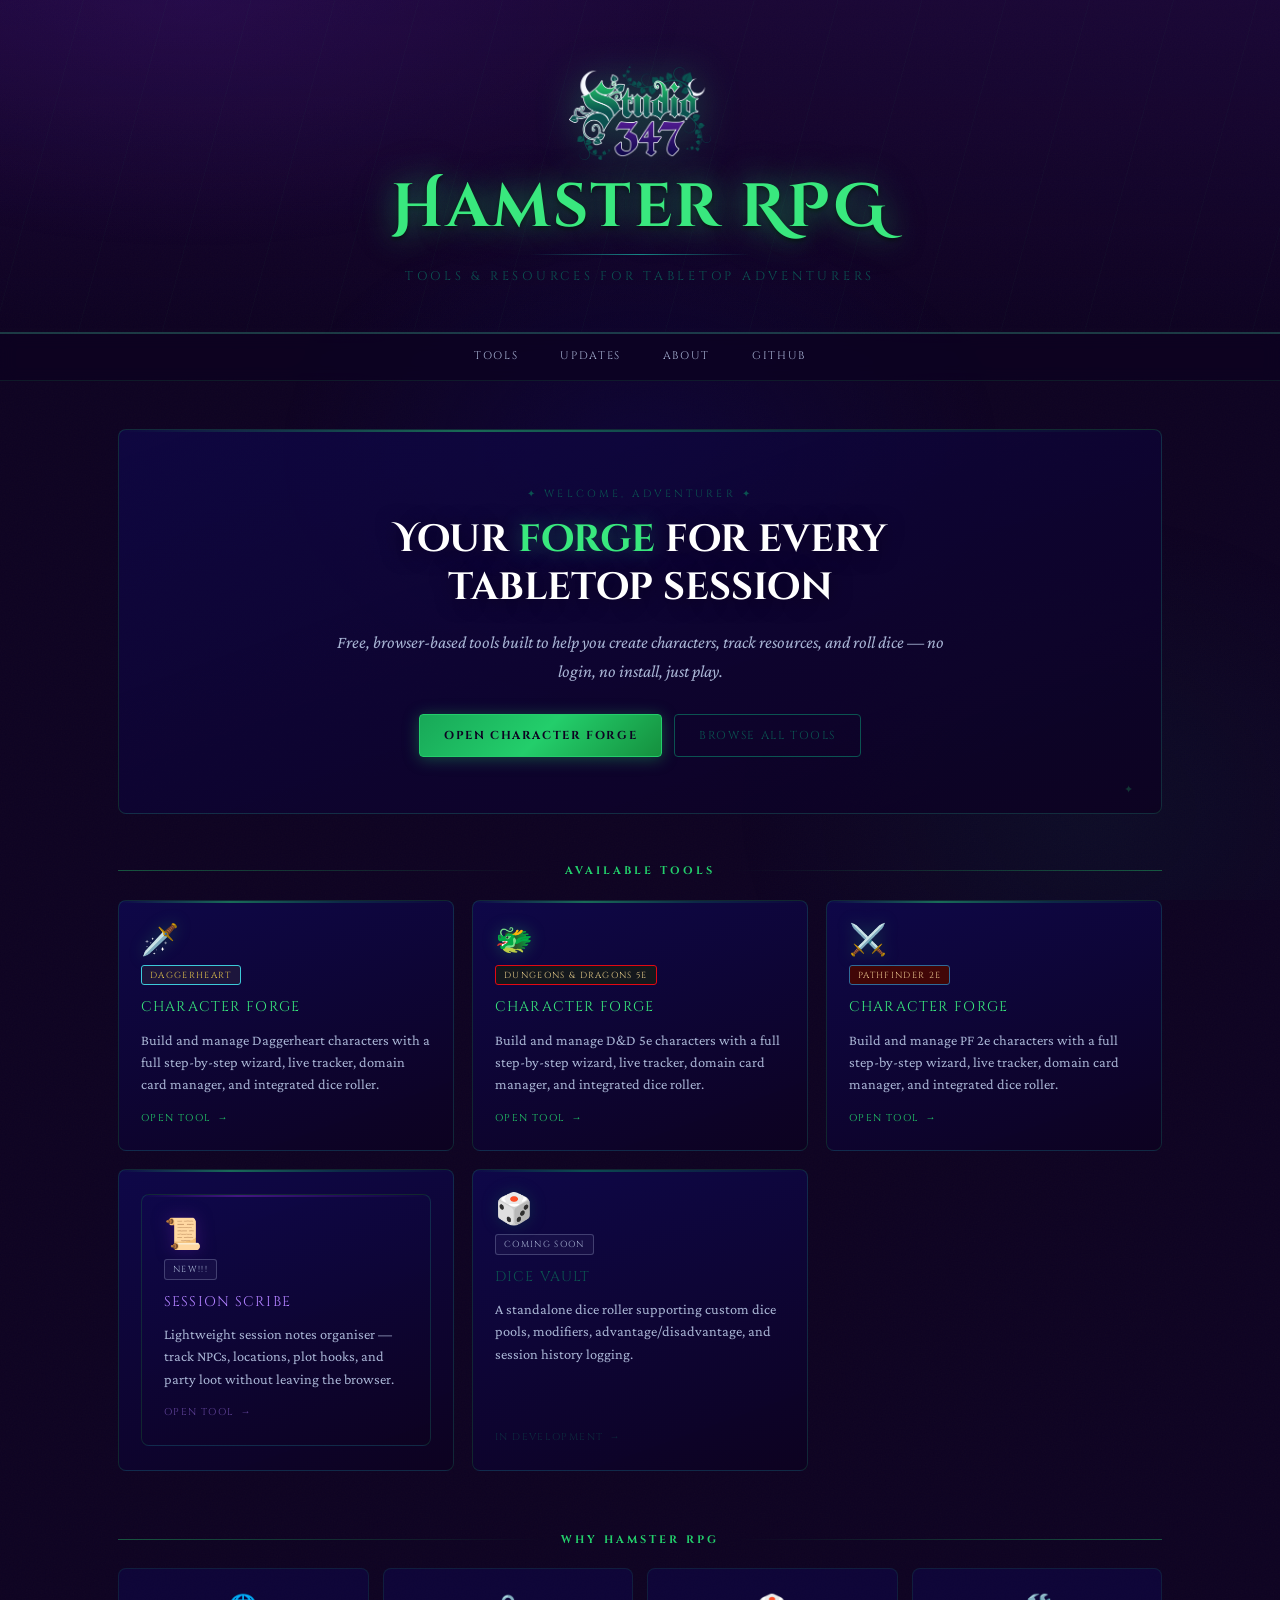
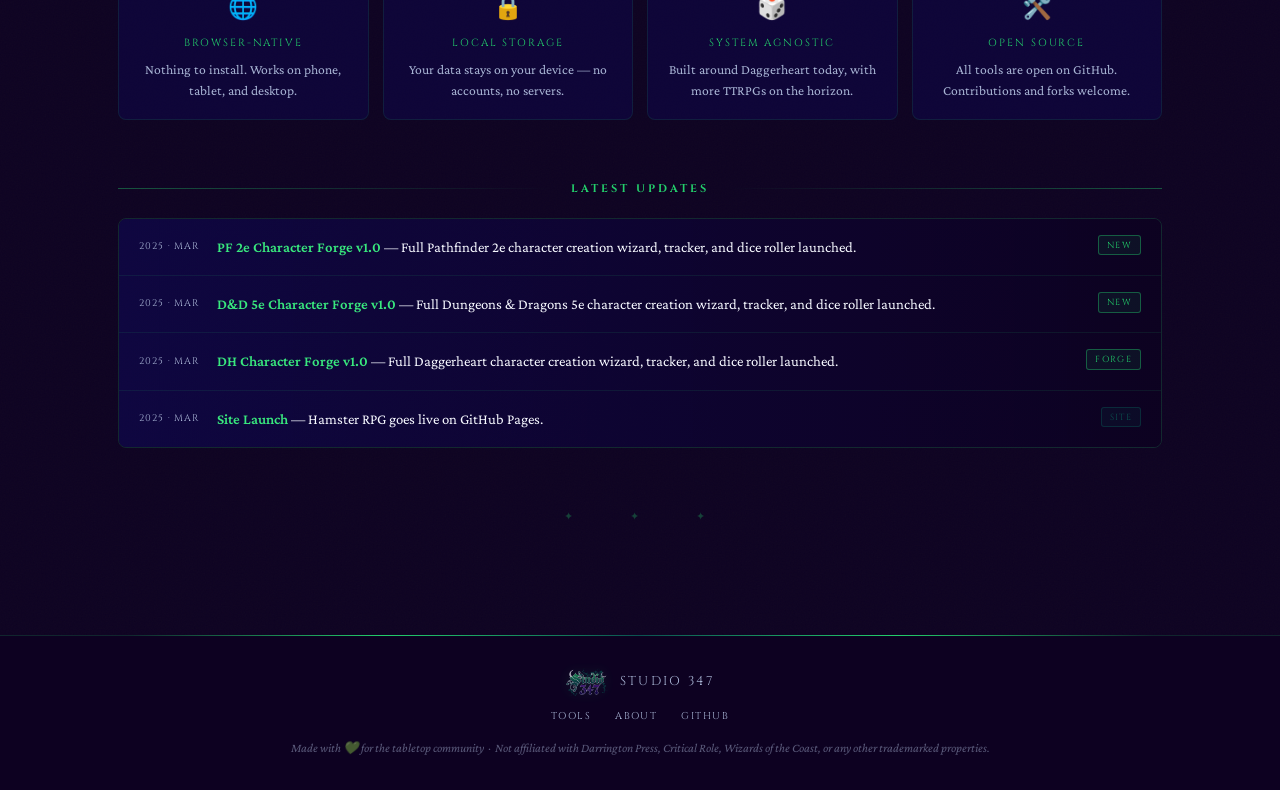
==== index.html @ 9e30e6cd "Minor index updates" ====
<!DOCTYPE html>
<html lang="en">
<head>
<meta charset="UTF-8">
<meta name="viewport" content="width=device-width, initial-scale=1.0">
<meta name="theme-color" content="#0d0221">
<meta name="description" content="Hamster RPG — Tools, character builders, and resources for your tabletop adventures.">
<meta name="apple-mobile-web-app-capable" content="yes">
<meta name="apple-mobile-web-app-status-bar-style" content="black-translucent">
<title>Hamster RPG — Tabletop Tools & Resources</title>
<link rel="preconnect" href="https://fonts.googleapis.com">
<link href="https://fonts.googleapis.com/css2?family=Cinzel+Decorative:wght@400;700;900&family=Crimson+Pro:ital,wght@0,300;0,400;0,600;1,300;1,400&family=Cinzel:wght@400;600;700&display=swap" rel="stylesheet">
<!-- Favicon / icon from ref folder -->
<link rel="icon" type="image/png" href="ref/favicon.png">
<style>
  :root {
    /* ── Studio347 Palette (Studio347.scss) ── */
    --s347-midnight-violet: #0d0221;
    --s347-deep-twilight:   #0f084b;
    --s347-dark-slate-grey: #0b5351;
    --s347-emerald:         #23ce6b;
    --s347-indigo-velvet:   #511a91;
    --s347-ghost-white:     #f6f8ff;

    /* ── Semantic Tokens ── */
    --bg-deep:      var(--s347-midnight-violet);
    --bg-card:      #140a3a;
    --bg-card2:     #1a0f52;
    --bg-card3:     #0d0730;
    --accent-gold:  var(--s347-emerald);
    --accent-gold2: #39e87e;
    --accent-hope:  var(--s347-emerald);
    --accent-fear:  #e04444;
    --accent-teal:  var(--s347-dark-slate-grey);
    --accent-purple:var(--s347-indigo-velvet);
    --text-primary: var(--s347-ghost-white);
    --text-muted:   #a8b4d4;
    --text-gold:    var(--s347-emerald);
    --border:       rgba(35,206,107,0.2);
    --border-bright:rgba(35,206,107,0.55);
    --shadow:       0 8px 40px rgba(0,0,0,0.6);
    --glow-gold:    0 0 20px rgba(35,206,107,0.3);
    --glow-hope:    0 0 20px rgba(11,83,81,0.4);
    --transition:   all 0.25s cubic-bezier(0.4,0,0.2,1);
    --radius:       8px;
    /* Daggerheart */
    --dh-purple: #1d153cff;
    --dh-blue: #395da7ff;
    --dh-cyan: #3dcad9ff;
    --dh-gold: #e6c74cff;
    /* Dungeons and Dragons */
    --dd-black: #14181dff;
    --dd-gold: #eacf8bff;
    --dd-red: #e30812ff;
    /* Pathfinder */
    --pf-red: #410607ff;
    --pf-blue: #2f6a98ff;
    --pf-gold: #eac48dff;
    /* Index Card RPG */
    --ic-black: #232b2eff;
    --ic-gray: #c6c4c4ff;
    --ic-red: #d01c29ff;
    --ic-gold: #d89b30ff;
    /* Savage Worlds Adventure Edition */
    --sw-blue: #162333ff;
    --sw-brown: #816a36ff;
    --sw-gold: #f0dd9aff;
    --sw-red: #e20a00ff;
    /* Candella Obscura */
    --co-teal: #1b503cff;
    --co-ebony: #646040ff;
    --co-gold: #c9b764ff;
  }

  *, *::before, *::after { box-sizing: border-box; margin: 0; padding: 0; }

  html { scroll-behavior: smooth; }

  body {
    background: var(--bg-deep);
    background-image: url("data:image/svg+xml,%3Csvg xmlns='http://www.w3.org/2000/svg' width='400' height='400'%3E%3Cfilter id='n'%3E%3CfeTurbulence type='fractalNoise' baseFrequency='0.75' numOctaves='4' stitchTiles='stitch'/%3E%3C/filter%3E%3Crect width='400' height='400' filter='url(%23n)' opacity='0.022'/%3E%3C/svg%3E");
    color: var(--text-primary);
    font-family: 'Crimson Pro', Georgia, serif;
    font-size: 17px;
    line-height: 1.65;
    min-height: 100vh;
    overflow-x: hidden;
  }

  /* Ambient background glow layers */
  body::before {
    content: '';
    position: fixed;
    inset: 0;
    background:
      radial-gradient(ellipse 70% 50% at 15%  0%,  rgba(81,26,145,0.22) 0%, transparent 55%),
      radial-gradient(ellipse 50% 60% at 85% 90%,  rgba(11,83,81,0.12) 0%, transparent 55%),
      radial-gradient(ellipse 40% 40% at 50% 50%,  rgba(15,8,75,0.45)   0%, transparent 70%);
    pointer-events: none;
    z-index: 0;
  }

  /* ─────────────────── LAYOUT SHELL ─────────────────── */
  #page { position: relative; z-index: 1; }

  /* ─────────────────── HEADER ─────────────────── */
  .app-header {
    text-align: center;
    padding: clamp(32px, 6vw, 64px) 20px clamp(24px, 4vw, 44px);
    border-bottom: 2px solid rgba(35,206,107,0.25);
    background: linear-gradient(180deg, rgba(81,26,145,0.18) 0%, transparent 100%);
    position: relative;
    overflow: hidden;
  }

  /* Decorative shimmer lines in the header */
  .app-header::before {
    content: '';
    position: absolute;
    inset: 0;
    background:
      repeating-linear-gradient(
        105deg,
        transparent 0px,
        transparent 80px,
        rgba(35,206,107,0.025) 80px,
        rgba(35,206,107,0.025) 81px
      );
    pointer-events: none;
  }

  .app-header::after {
    content: '';
    position: absolute;
    bottom: -2px; left: 8%; right: 8%;
    height: 2px;
    background: linear-gradient(to right, transparent, var(--accent-gold), var(--accent-teal), var(--accent-gold), transparent);
  }

  .logo-wrap {
    display: inline-flex;
    align-items: center;
    justify-content: center;
    margin-bottom: 14px;
  }

  /* Site logo — pulls from ref/ folder */
  .logo-wrap img {
    height: clamp(56px, 10vw, 96px);
    width: auto;
    filter: drop-shadow(0 0 20px rgba(35,206,107,0.4));
    animation: float 6s ease-in-out infinite;
  }

  @keyframes float {
    0%, 100% { transform: translateY(0px);  }
    50%       { transform: translateY(-6px); }
  }

  .header-title {
    font-family: 'Cinzel Decorative', serif;
    font-size: clamp(1.9rem, 6vw, 3.8rem);
    font-weight: 700;
    color: var(--accent-gold2);
    text-shadow:
      0 0 30px rgba(35,206,107,0.5),
      0 0 60px rgba(35,206,107,0.2),
      0 2px 4px rgba(0,0,0,0.8);
    letter-spacing: 0.04em;
    line-height: 1.15;
    margin-bottom: 6px;
    animation: fade-down 0.7s ease both;
  }

  .header-divider {
    width: 220px;
    height: 1px;
    background: linear-gradient(to right, transparent, rgba(24,168,158,0.8), transparent);
    margin: 10px auto 12px;
  }

  .header-subtitle {
    font-family: 'Cinzel', serif;
    font-size: clamp(0.6rem, 1.8vw, 0.78rem);
    letter-spacing: 0.3em;
    text-transform: uppercase;
    color: var(--accent-teal);
    animation: fade-up 0.9s 0.2s ease both;
  }

  /* ─────────────────── NAV ─────────────────── */
  .nav-tabs {
    display: flex;
    justify-content: center;
    gap: 2px;
    padding: 0 12px;
    border-bottom: 1px solid rgba(35,206,107,0.12);
    background: rgba(13,2,33,0.75);
    flex-wrap: wrap;
    position: sticky;
    top: 0;
    z-index: 100;
    backdrop-filter: blur(8px);
    -webkit-backdrop-filter: blur(8px);
  }

  .nav-tab {
    font-family: 'Cinzel', serif;
    font-size: 0.68rem;
    letter-spacing: 0.15em;
    text-transform: uppercase;
    color: var(--text-muted);
    text-decoration: none;
    padding: 13px 20px;
    border: none;
    border-bottom: 3px solid transparent;
    transition: var(--transition);
    white-space: nowrap;
    position: relative;
    background: transparent;
    cursor: pointer;
  }

  .nav-tab:hover {
    color: #fff;
    border-bottom-color: rgba(35,206,107,0.4);
  }

  /* ─────────────────── MAIN CONTENT ─────────────────── */
  .main {
    max-width: 1100px;
    margin: 0 auto;
    padding: clamp(24px, 4vw, 48px) clamp(14px, 3vw, 28px) 80px;
  }

  /* ─────────────────── SECTION HEADING ─────────────────── */
  .section-heading {
    font-family: 'Cinzel', serif;
    font-size: 0.68rem;
    letter-spacing: 0.28em;
    text-transform: uppercase;
    color: var(--accent-gold);
    margin-bottom: 20px;
    display: flex;
    align-items: center;
    gap: 14px;
  }

  .section-heading::before,
  .section-heading::after {
    content: '';
    flex: 1;
    height: 1px;
    background: linear-gradient(to right, transparent, rgba(35,206,107,0.4));
  }

  .section-heading::before {
    background: linear-gradient(to left, transparent, rgba(35,206,107,0.4));
  }

  /* ─────────────────── HERO BANNER ─────────────────── */
  .hero {
    text-align: center;
    padding: clamp(28px, 5vw, 56px) 20px;
    margin-bottom: clamp(28px, 4vw, 48px);
    background: linear-gradient(160deg, rgba(15,8,75,0.75) 0%, rgba(13,2,33,0.9) 100%);
    border: 1px solid var(--border);
    border-radius: var(--radius);
    position: relative;
    overflow: hidden;
  }

  .hero::before {
    content: '';
    position: absolute;
    top: 0; left: 0; right: 0;
    height: 2px;
    background: linear-gradient(to right, transparent, rgba(35,206,107,0.5), rgba(11,83,81,0.45), transparent);
  }

  /* Decorative star/diamond ornaments */
  .hero::after {
    content: '✦';
    position: absolute;
    bottom: 14px; right: 20px;
    font-size: 0.7rem;
    color: rgba(35,206,107,0.25);
    letter-spacing: 8px;
  }

  .hero-eyebrow {
    font-family: 'Cinzel', serif;
    font-size: 0.65rem;
    letter-spacing: 0.3em;
    text-transform: uppercase;
    color: var(--accent-teal);
    margin-bottom: 12px;
  }

  .hero-headline {
    font-family: 'Cinzel Decorative', serif;
    font-size: clamp(1.3rem, 4vw, 2.4rem);
    color: #fff;
    line-height: 1.25;
    margin-bottom: 16px;
    text-shadow: 0 2px 20px rgba(0,0,0,0.5);
  }

  .hero-headline span {
    color: var(--accent-gold2);
    text-shadow: 0 0 20px rgba(35,206,107,0.4);
  }

  .hero-body {
    font-size: clamp(0.95rem, 2vw, 1.1rem);
    color: var(--text-muted);
    max-width: 620px;
    margin: 0 auto 28px;
    font-style: italic;
  }

  .hero-cta-row {
    display: flex;
    justify-content: center;
    gap: 12px;
    flex-wrap: wrap;
  }

  /* ─────────────────── TOOL CARDS GRID ─────────────────── */
  .tools-grid {
    display: grid;
    grid-template-columns: repeat(auto-fill, minmax(min(100%, 280px), 1fr));
    gap: 18px;
    margin-bottom: clamp(36px, 5vw, 60px);
  }

  .tool-card {
    background: linear-gradient(160deg, rgba(15,8,75,0.95) 0%, rgba(13,2,33,0.98) 100%);
    border: 1px solid rgba(35,206,107,0.18);
    border-radius: var(--radius);
    padding: 24px 22px;
    position: relative;
    overflow: hidden;
    text-decoration: none;
    color: inherit;
    display: flex;
    flex-direction: column;
    gap: 10px;
    transition: var(--transition);
    cursor: pointer;
  }

  .tool-card::before {
    content: '';
    position: absolute;
    top: 0; left: 0; right: 0;
    height: 2px;
    background: linear-gradient(to right, transparent, rgba(35,206,107,0.5), rgba(11,83,81,0.45), transparent);
    pointer-events: none;
  }

  .tool-card::after {
    content: '';
    position: absolute;
    inset: 0;
    background: linear-gradient(135deg, rgba(35,206,107,0.0) 0%, rgba(35,206,107,0.05) 100%);
    opacity: 0;
    transition: opacity 0.3s;
    pointer-events: none;
  }

  .tool-card:hover {
    border-color: rgba(35,206,107,0.45);
    box-shadow: 0 0 28px rgba(35,206,107,0.18), var(--shadow);
    transform: translateY(-3px);
  }

  .tool-card:hover::after { opacity: 1; }

  /* accent top-bar colour variants */
  .tool-card.teal::before {
    background: linear-gradient(to right, transparent, rgba(11,83,81,0.9), rgba(11,83,81,0.4), transparent);
  }
  .tool-card.teal:hover { border-color: rgba(11,83,81,0.45); box-shadow: 0 0 28px rgba(11,83,81,0.3), var(--shadow); }

  .tool-card.purple::before {
    background: linear-gradient(to right, transparent, rgba(81,26,145,0.8), rgba(81,26,145,0.35), transparent);
  }
  .tool-card.purple:hover { border-color: rgba(81,26,145,0.5); box-shadow: 0 0 28px rgba(81,26,145,0.25), var(--shadow); }

  .tool-card.red::before {
    background: linear-gradient(to right, transparent, rgba(224,68,68,0.7), rgba(224,68,68,0.3), transparent);
  }
  .tool-card.red:hover { border-color: rgba(224,68,68,0.4); box-shadow: 0 0 28px rgba(224,68,68,0.2), var(--shadow); }

  .tool-icon {
    font-size: 1.9rem;
    line-height: 1;
    filter: drop-shadow(0 0 8px rgba(35,206,107,0.3));
  }

  .tool-card.teal  .tool-icon { filter: drop-shadow(0 0 8px rgba(11,83,81,0.4)); }
  .tool-card.purple .tool-icon { filter: drop-shadow(0 0 8px rgba(81,26,145,0.5)); }
  .tool-card.red    .tool-icon { filter: drop-shadow(0 0 8px rgba(224,68,68,0.4)); }

  .tool-badge {
    display: inline-block;
    font-family: 'Cinzel', serif;
    font-size: 0.55rem;
    letter-spacing: 0.15em;
    text-transform: uppercase;
    padding: 2px 8px;
    border-radius: 3px;
    border: 1px solid;
    align-self: flex-start;
  }

  .badge-gold   { color: var(--accent-gold);  border-color: rgba(35,206,107,0.4);  background: rgba(35,206,107,0.08);  }
  .badge-teal   { color: var(--accent-teal);  border-color: rgba(11,83,81,0.45);  background: rgba(11,83,81,0.12);  }
  .badge-purple { color: #9d90f0;             border-color: rgba(81,26,145,0.5);  background: rgba(81,26,145,0.1);  }
  .badge-red    { color: var(--accent-fear);  border-color: rgba(224,68,68,0.4);   background: rgba(224,68,68,0.08);   }
  .badge-muted  { color: var(--text-muted);   border-color: rgba(168,180,212,0.3); background: rgba(168,180,212,0.05); }
  .badge-sw   { color: var(--sw-brown);  border-color: var(--sw-red);  background: var(--sw-blue);  }
  .badge-co   { color: var(--co-gold);  border-color: var(--co-ebony);  background: var(--co-teal);  }
  .badge-dh { color: var(--dh-gold);  border-color: var(--dh-cyan);  background: var(--dh-purple);  }
  .badge-dd    { color: var(--dd-gold);  border-color: var(--dd-red);  background: var(--dd-black);  }
  .badge-ic  { color: var(--ic-red);  border-color: var(--ic-gold);  background: var(--ic-black);  }
  .badge-pf  { color: var(--pf-gold);  border-color: var(--pf-blue);  background: var(--pf-red);  }

  .tool-name {
    font-family: 'Cinzel', serif;
    font-size: 0.88rem;
    letter-spacing: 0.08em;
    color: var(--accent-gold2);
    text-transform: uppercase;
  }

  .tool-card.teal   .tool-name { color: var(--accent-teal);  }
  .tool-card.purple .tool-name { color: #b080ff;              }
  .tool-card.red    .tool-name { color: #ef8080;              }

  .tool-desc {
    font-size: 0.9rem;
    color: var(--text-muted);
    flex: 1;
    line-height: 1.55;
  }

  .tool-link-row {
    display: flex;
    align-items: center;
    gap: 6px;
    font-family: 'Cinzel', serif;
    font-size: 0.62rem;
    letter-spacing: 0.14em;
    text-transform: uppercase;
    color: var(--accent-gold);
    margin-top: 4px;
  }

  .tool-card.teal   .tool-link-row { color: var(--accent-teal); }
  .tool-card.purple .tool-link-row { color: #b080ff; }
  .tool-card.red    .tool-link-row { color: #ef8080; }

  .tool-link-row::after {
    content: '→';
    transition: transform 0.2s;
  }

  .tool-card:hover .tool-link-row::after { transform: translateX(4px); }

  /* ─────────────────── ABOUT / FEATURE STRIP ─────────────────── */
  .features-strip {
    display: grid;
    grid-template-columns: repeat(auto-fill, minmax(min(100%, 200px), 1fr));
    gap: 14px;
    margin-bottom: clamp(36px, 5vw, 60px);
  }

  .feature-item {
    background: rgba(15,8,75,0.55);
    border: 1px solid rgba(35,206,107,0.12);
    border-radius: 8px;
    padding: 18px 16px;
    text-align: center;
    display: flex;
    flex-direction: column;
    align-items: center;
    gap: 8px;
  }

  .feature-icon { font-size: 1.5rem; }

  .feature-label {
    font-family: 'Cinzel', serif;
    font-size: 0.65rem;
    letter-spacing: 0.18em;
    text-transform: uppercase;
    color: var(--accent-gold);
  }

  .feature-text {
    font-size: 0.85rem;
    color: var(--text-muted);
    line-height: 1.5;
  }

  /* ─────────────────── LATEST UPDATES ─────────────────── */
  .updates-list {
    display: flex;
    flex-direction: column;
    gap: 0;
    margin-bottom: clamp(36px, 5vw, 60px);
    border: 1px solid rgba(35,206,107,0.18);
    border-radius: var(--radius);
    overflow: hidden;
  }

  .update-item {
    display: grid;
    grid-template-columns: auto 1fr auto;
    align-items: center;
    gap: 16px;
    padding: 16px 20px;
    border-bottom: 1px solid rgba(35,206,107,0.1);
    background: linear-gradient(90deg, rgba(15,8,75,0.75) 0%, rgba(13,2,33,0.9) 100%);
    transition: background 0.2s;
  }

  .update-item:last-child { border-bottom: none; }
  .update-item:hover { background: linear-gradient(90deg, rgba(20,12,90,0.9) 0%, rgba(20,5,50,0.95) 100%); }

  .update-date {
    font-family: 'Cinzel', serif;
    font-size: 0.6rem;
    letter-spacing: 0.12em;
    text-transform: uppercase;
    color: var(--text-muted);
    white-space: nowrap;
  }

  .update-text {
    font-size: 0.92rem;
    color: var(--text-primary);
  }

  .update-text strong {
    color: var(--accent-gold2);
    font-weight: 600;
  }

  /* ─────────────────── BUTTONS ─────────────────── */
  .btn {
    font-family: 'Cinzel', serif;
    font-size: 0.72rem;
    letter-spacing: 0.14em;
    text-transform: uppercase;
    padding: 11px 24px;
    border: 1.5px solid var(--accent-gold);
    background: transparent;
    color: var(--accent-gold2);
    cursor: pointer;
    border-radius: 4px;
    transition: var(--transition);
    text-decoration: none;
    display: inline-block;
    position: relative;
    overflow: hidden;
  }

  .btn::before {
    content: '';
    position: absolute;
    inset: 0;
    background: linear-gradient(135deg, rgba(35,206,107,0.0) 0%, rgba(35,206,107,0.08) 100%);
    opacity: 0;
    transition: opacity 0.2s;
  }

  .btn:hover::before { opacity: 1; }
  .btn:hover {
    border-color: var(--accent-gold2);
    box-shadow: 0 0 16px rgba(35,206,107,0.3), inset 0 0 8px rgba(35,206,107,0.06);
    color: #fff;
  }

  .btn-primary {
    background: linear-gradient(135deg, #18a858 0%, #23ce6b 50%, #15903e 100%);
    color: #0d0221;
    border-color: #23ce6b;
    font-weight: 700;
    box-shadow: 0 2px 16px rgba(35,206,107,0.35);
  }

  .btn-primary:hover {
    background: linear-gradient(135deg, #23ce6b 0%, #39e87e 50%, #1eb55e 100%);
    box-shadow: 0 4px 24px rgba(35,206,107,0.5);
    color: #0d0221;
  }

  .btn-teal {
    border-color: var(--accent-teal);
    color: var(--accent-teal);
  }

  .btn-teal:hover {
    background: rgba(11,83,81,0.2);
    box-shadow: 0 0 16px rgba(11,83,81,0.4);
    color: #fff;
  }

  .btn-row { display: flex; gap: 8px; flex-wrap: wrap; margin-top: 10px; }

  /* ─────────────────── FOOTER ─────────────────── */
  .app-footer {
    border-top: 1px solid rgba(35,206,107,0.18);
    padding: 32px 20px;
    text-align: center;
    background: rgba(13,2,33,0.85);
    position: relative;
  }

  .app-footer::before {
    content: '';
    position: absolute;
    top: -1px; left: 10%; right: 10%;
    height: 1px;
    background: linear-gradient(to right, transparent, var(--accent-gold), var(--accent-teal), var(--accent-gold), transparent);
  }

  .footer-logo-row {
    display: flex;
    justify-content: center;
    align-items: center;
    gap: 12px;
    margin-bottom: 12px;
  }

  .footer-logo-row img {
    height: 28px;
    width: auto;
    opacity: 0.7;
    filter: drop-shadow(0 0 6px rgba(35,206,107,0.2));
  }

  .footer-title {
    font-family: 'Cinzel', serif;
    font-size: 0.8rem;
    letter-spacing: 0.18em;
    color: var(--text-muted);
    text-transform: uppercase;
  }

  .footer-links {
    display: flex;
    justify-content: center;
    gap: 24px;
    flex-wrap: wrap;
    margin-bottom: 14px;
  }

  .footer-links a {
    font-family: 'Cinzel', serif;
    font-size: 0.62rem;
    letter-spacing: 0.15em;
    text-transform: uppercase;
    color: var(--text-muted);
    text-decoration: none;
    transition: color 0.2s;
  }

  .footer-links a:hover { color: var(--accent-gold2); }

  .footer-copy {
    font-size: 0.78rem;
    color: rgba(168,180,212,0.5);
    font-style: italic;
  }

  /* ─────────────────── ORNAMENT ─────────────────── */
  .ornament {
    text-align: center;
    font-family: 'Cinzel', serif;
    color: rgba(35,206,107,0.3);
    font-size: 0.7rem;
    letter-spacing: 12px;
    margin: 8px 0 28px;
    user-select: none;
  }

  /* ─────────────────── ANIMATIONS ─────────────────── */
  @keyframes fade-down {
    from { opacity: 0; transform: translateY(-14px); }
    to   { opacity: 1; transform: translateY(0); }
  }

  @keyframes fade-up {
    from { opacity: 0; transform: translateY(12px); }
    to   { opacity: 1; transform: translateY(0); }
  }

  @keyframes fade-in {
    from { opacity: 0; }
    to   { opacity: 1; }
  }

  .tools-grid .tool-card {
    animation: fade-up 0.5s ease both;
  }

  .tools-grid .tool-card:nth-child(1) { animation-delay: 0.05s; }
  .tools-grid .tool-card:nth-child(2) { animation-delay: 0.12s; }
  .tools-grid .tool-card:nth-child(3) { animation-delay: 0.19s; }
  .tools-grid .tool-card:nth-child(4) { animation-delay: 0.26s; }
  .tools-grid .tool-card:nth-child(5) { animation-delay: 0.33s; }
  .tools-grid .tool-card:nth-child(6) { animation-delay: 0.40s; }

  /* ─────────────────── RESPONSIVE ─────────────────── */
  @media (max-width: 500px) {
    .update-item {
      grid-template-columns: 1fr;
      gap: 4px;
    }

    .update-date { order: -1; }
  }
</style>
</head>
<body>
<div id="page">

  <!-- ===== HEADER ===== -->
  <header class="app-header">
    <div class="logo-wrap">
      <!-- Replace with your actual logo path, e.g. ref/logo.png or img/logo.png -->
      <img src="ref/logo.png" alt="Hamster RPG Logo" onerror="this.style.display='none'">
    </div>
    <h1 class="header-title">Hamster RPG</h1>
    <div class="header-divider"></div>
    <p class="header-subtitle">Tools &amp; Resources for Tabletop Adventurers</p>
  </header>

  <!-- ===== STICKY NAV ===== -->
  <nav class="nav-tabs" aria-label="Site navigation">
    <a href="#tools" class="nav-tab">Tools</a>
    <a href="#updates" class="nav-tab">Updates</a>
    <a href="#about" class="nav-tab">About</a>
    <a href="https://github.com/Crazitalk/hamster-rpg.github.io" target="_blank" rel="noopener" class="nav-tab">GitHub</a>
  </nav>

  <!-- ===== MAIN ===== -->
  <main class="main">

    <!-- HERO -->
    <section class="hero" aria-labelledby="hero-heading">
      <p class="hero-eyebrow">✦ Welcome, Adventurer ✦</p>
      <h2 class="hero-headline" id="hero-heading">
        Your <span>forge</span> for every<br>tabletop session
      </h2>
      <p class="hero-body">
        Free, browser-based tools built to help you create characters, track resources,
        and roll dice — no login, no install, just play.
      </p>
      <div class="hero-cta-row">
        <a href="daggerheart-character-forge.html" class="btn btn-primary">Open Character Forge</a>
        <a href="#tools" class="btn btn-teal">Browse All Tools</a>
      </div>
    </section>

    <!-- TOOLS SECTION -->
    <section id="tools" aria-labelledby="tools-heading">
      <h2 class="section-heading" id="tools-heading">Available Tools</h2>

      <div class="tools-grid">

        <!-- Daggerheart Character Forge -->
        <a href="daggerheart-character-forge.html" class="tool-card">
          <div class="tool-icon">🗡️</div>
          <span class="tool-badge badge-dh">Daggerheart</span>
          <div class="tool-name">Character Forge</div>
          <div class="tool-desc">
            Build and manage Daggerheart characters with a full step-by-step wizard,
            live tracker, domain card manager, and integrated dice roller.
          </div>
          <div class="tool-link-row">Open Tool</div>
        </a>

        <!-- D&D 5e Character Forge -->
        <a href="dnd5e-character-forge.html" class="tool-card">
          <div class="tool-icon">🐲</div>
          <span class="tool-badge badge-dd">Dungeons & Dragons 5e</span>
          <div class="tool-name">Character Forge</div>
          <div class="tool-desc">
            Build and manage D&D 5e characters with a full step-by-step wizard,
            live tracker, domain card manager, and integrated dice roller.
          </div>
          <div class="tool-link-row">Open Tool</div>
        </a>

        <!-- PF 2e Character Forge -->
        <a href="pf2e-character-forge.html" class="tool-card">
          <div class="tool-icon">⚔️</div>
          <span class="tool-badge badge-pf">Pathfinder 2e</span>
          <div class="tool-name">Character Forge</div>
          <div class="tool-desc">
            Build and manage PF 2e characters with a full step-by-step wizard,
            live tracker, domain card manager, and integrated dice roller.
          </div>
          <div class="tool-link-row">Open Tool</div>
        </a>

        <!-- Placeholder: Session Notes -->
        <a href="session-scribe.html" class="tool-card">
        <div class="tool-card purple" style="opacity:0.7; cursor:default;">
          <div class="tool-icon">📜</div>
          <span class="tool-badge badge-muted">New!!!</span>
          <div class="tool-name">Session Scribe</div>
          <div class="tool-desc">
            Lightweight session notes organiser — track NPCs, locations, plot hooks,
            and party loot without leaving the browser.
          </div>
          <div class="tool-link-row" style="opacity:0.5;">Open Tool</div>
        </div>
        </a>

        <!-- Placeholder: Dice Vault -->
        <div class="tool-card teal" style="opacity:0.7; cursor:default;">
          <div class="tool-icon">🎲</div>
          <span class="tool-badge badge-muted">Coming Soon</span>
          <div class="tool-name">Dice Vault</div>
          <div class="tool-desc">
            A standalone dice roller supporting custom dice pools, modifiers,
            advantage/disadvantage, and session history logging.
          </div>
          <div class="tool-link-row" style="opacity:0.5;">In Development</div>
        </div>

      </div>
    </section>

    <!-- FEATURE STRIP -->
    <section id="about" aria-labelledby="about-heading">
      <h2 class="section-heading" id="about-heading">Why Hamster RPG</h2>
      <div class="features-strip">
        <div class="feature-item">
          <div class="feature-icon">🌐</div>
          <div class="feature-label">Browser-Native</div>
          <div class="feature-text">Nothing to install. Works on phone, tablet, and desktop.</div>
        </div>
        <div class="feature-item">
          <div class="feature-icon">🔒</div>
          <div class="feature-label">Local Storage</div>
          <div class="feature-text">Your data stays on your device — no accounts, no servers.</div>
        </div>
        <div class="feature-item">
          <div class="feature-icon">🎲</div>
          <div class="feature-label">System Agnostic</div>
          <div class="feature-text">Built around Daggerheart today, with more TTRPGs on the horizon.</div>
        </div>
        <div class="feature-item">
          <div class="feature-icon">🛠️</div>
          <div class="feature-label">Open Source</div>
          <div class="feature-text">All tools are open on GitHub. Contributions and forks welcome.</div>
        </div>
      </div>
    </section>

    <!-- UPDATES SECTION -->
    <section id="updates" aria-labelledby="updates-heading">
      <h2 class="section-heading" id="updates-heading">Latest Updates</h2>
      <div class="updates-list">
        <div class="update-item">
          <span class="update-date">2025 · Mar</span>
          <span class="update-text"><strong>PF 2e Character Forge v1.0</strong> — Full Pathfinder 2e character creation wizard, tracker, and dice roller launched.</span>
          <span class="tool-badge badge-gold">New</span>
        </div>
        <div class="update-item">
          <span class="update-date">2025 · Mar</span>
          <span class="update-text"><strong>D&amp;D 5e Character Forge v1.0</strong> — Full Dungeons &amp; Dragons 5e character creation wizard, tracker, and dice roller launched.</span>
          <span class="tool-badge badge-gold">New</span>
        </div>
        <div class="update-item">
          <span class="update-date">2025 · Mar</span>
          <span class="update-text"><strong>DH Character Forge v1.0</strong> — Full Daggerheart character creation wizard, tracker, and dice roller launched.</span>
          <span class="tool-badge badge-gold">Forge</span>
        </div>
        <div class="update-item">
          <span class="update-date">2025 · Mar</span>
          <span class="update-text"><strong>Site Launch</strong> — Hamster RPG goes live on GitHub Pages.</span>
          <span class="tool-badge badge-teal">Site</span>
        </div>
      </div>
    </section>

    <div class="ornament">✦ &nbsp; ✦ &nbsp; ✦</div>

  </main>

  <!-- ===== FOOTER ===== -->
  <footer class="app-footer">
    <div class="footer-logo-row">
      <img src="ref/logo.png" alt="" aria-hidden="true" onerror="this.style.display='none'">
      <span class="footer-title">Studio 347</span>
    </div>
    <nav class="footer-links" aria-label="Footer navigation">
      <a href="#tools">Tools</a>
      <a href="#about">About</a>
      <a href="https://github.com/Crazitalk/hamster-rpg.github.io" target="_blank" rel="noopener">GitHub</a>
    </nav>
    <p class="footer-copy">
      Made with 💚 for the tabletop community &nbsp;·&nbsp;
      Not affiliated with Darrington Press, Critical Role, Wizards of the Coast, or any other trademarked properties.
    </p>
  </footer>

</div><!-- /page -->
</body>
</html>
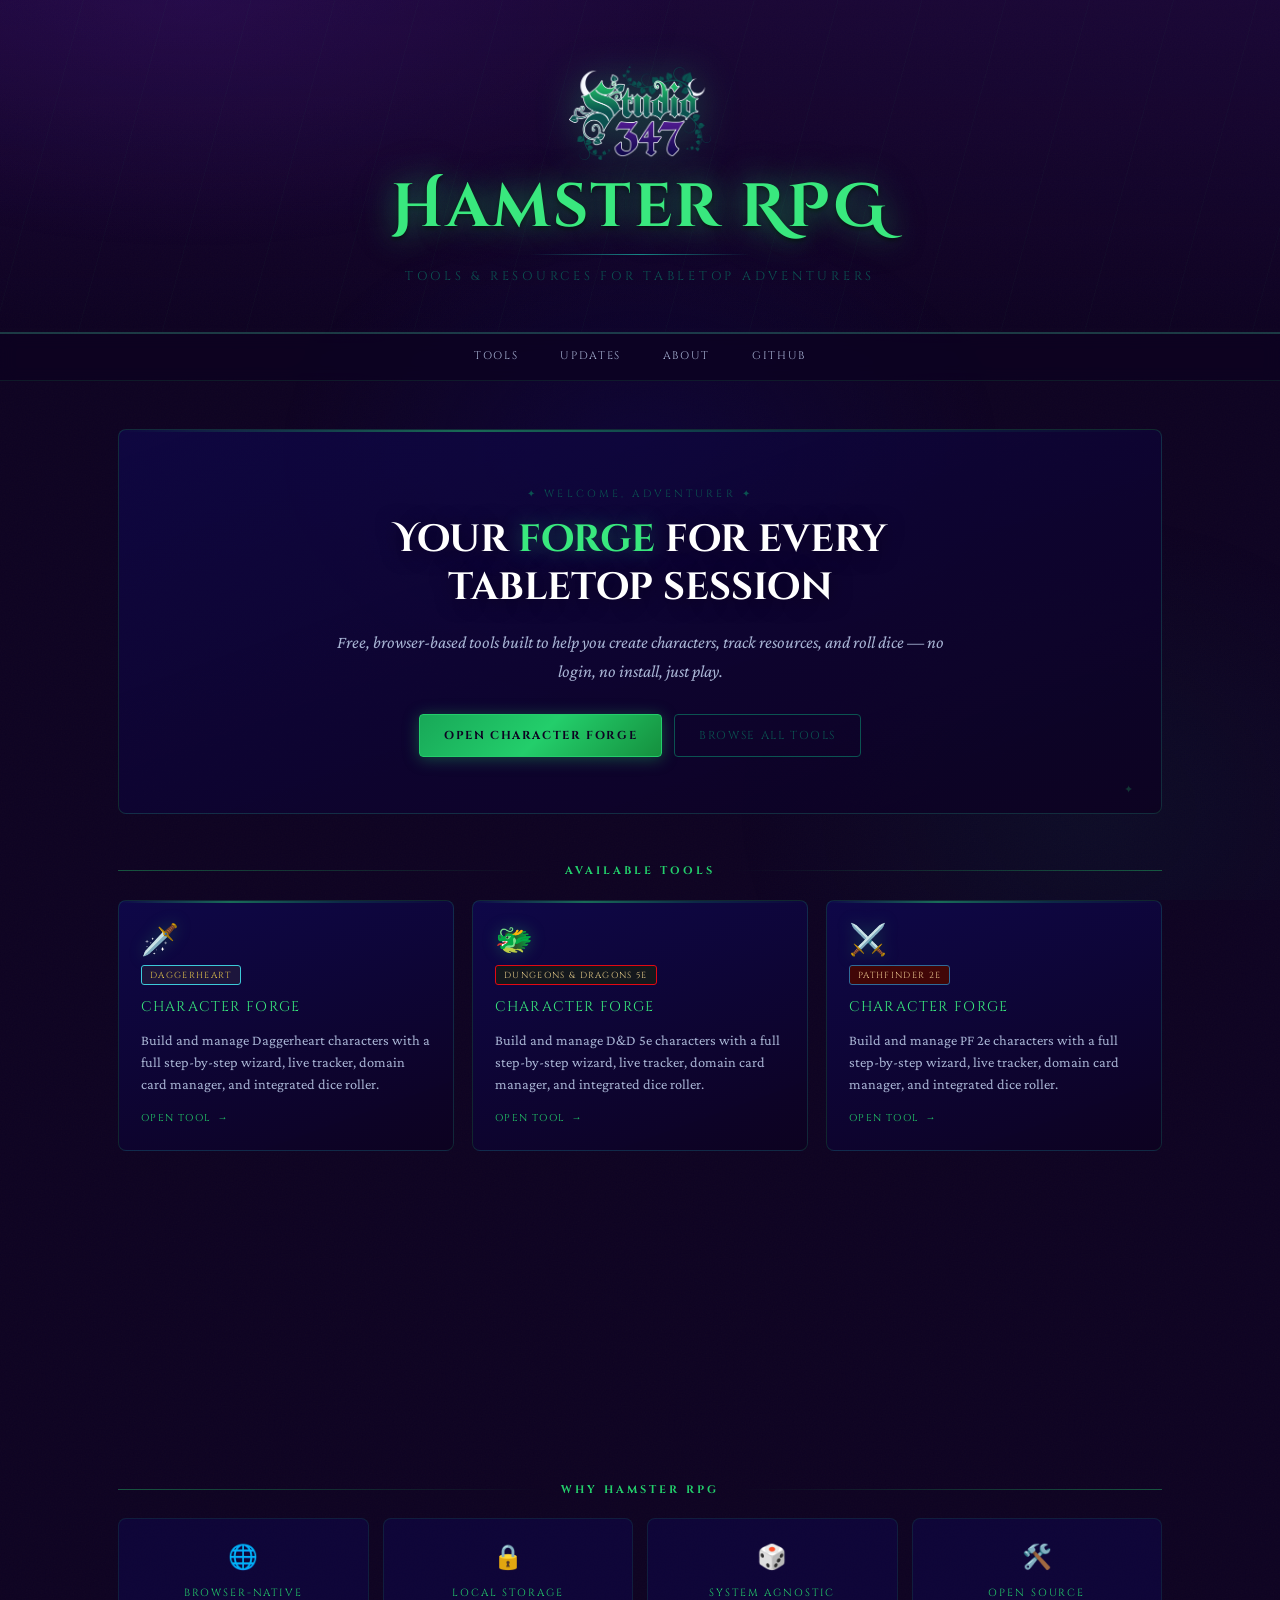
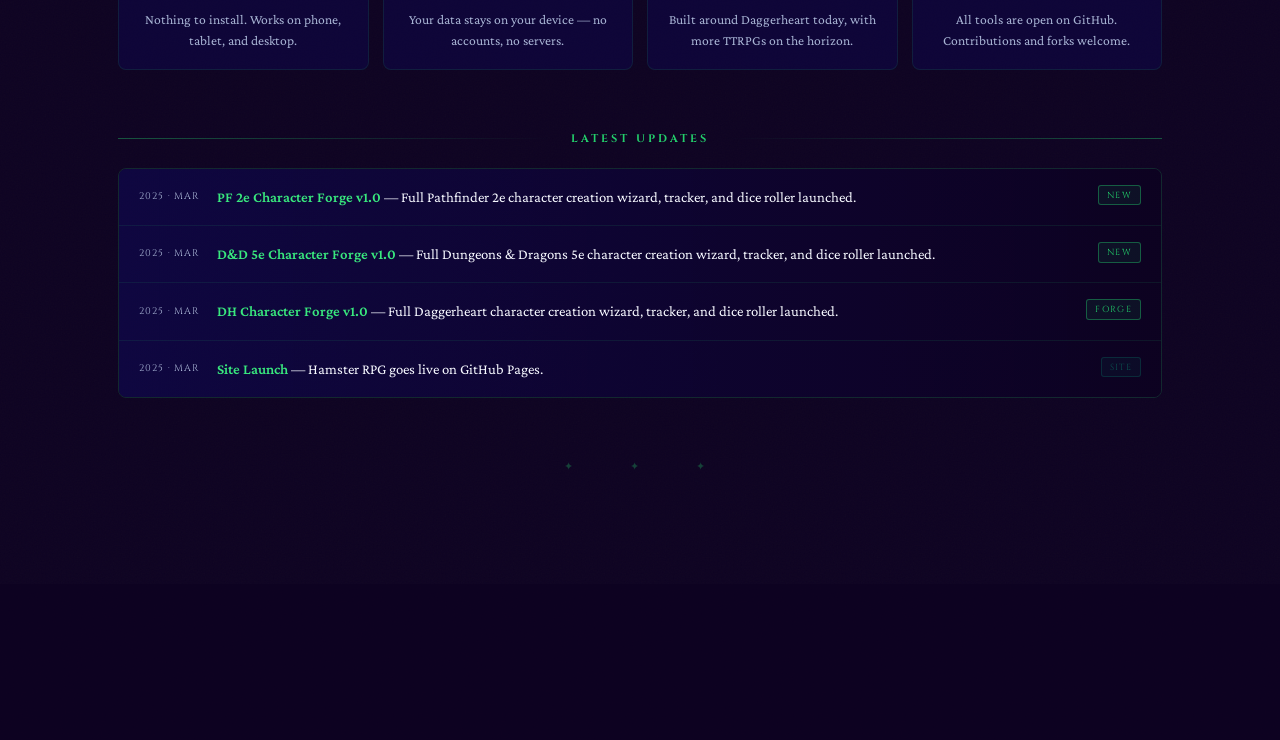
==== commit 778bc549: "Adjusted links" ====
--- a/index.html
+++ b/index.html
@@ -811,7 +811,6 @@
 
         <!-- Placeholder: Session Notes -->
         <a href="session-scribe.html" class="tool-card">
-        <div class="tool-card purple" style="opacity:0.7; cursor:default;">
           <div class="tool-icon">📜</div>
           <span class="tool-badge badge-muted">New!!!</span>
           <div class="tool-name">Session Scribe</div>
@@ -820,7 +819,6 @@
             and party loot without leaving the browser.
           </div>
           <div class="tool-link-row" style="opacity:0.5;">Open Tool</div>
-        </div>
         </a>
 
         <!-- Placeholder: Dice Vault -->
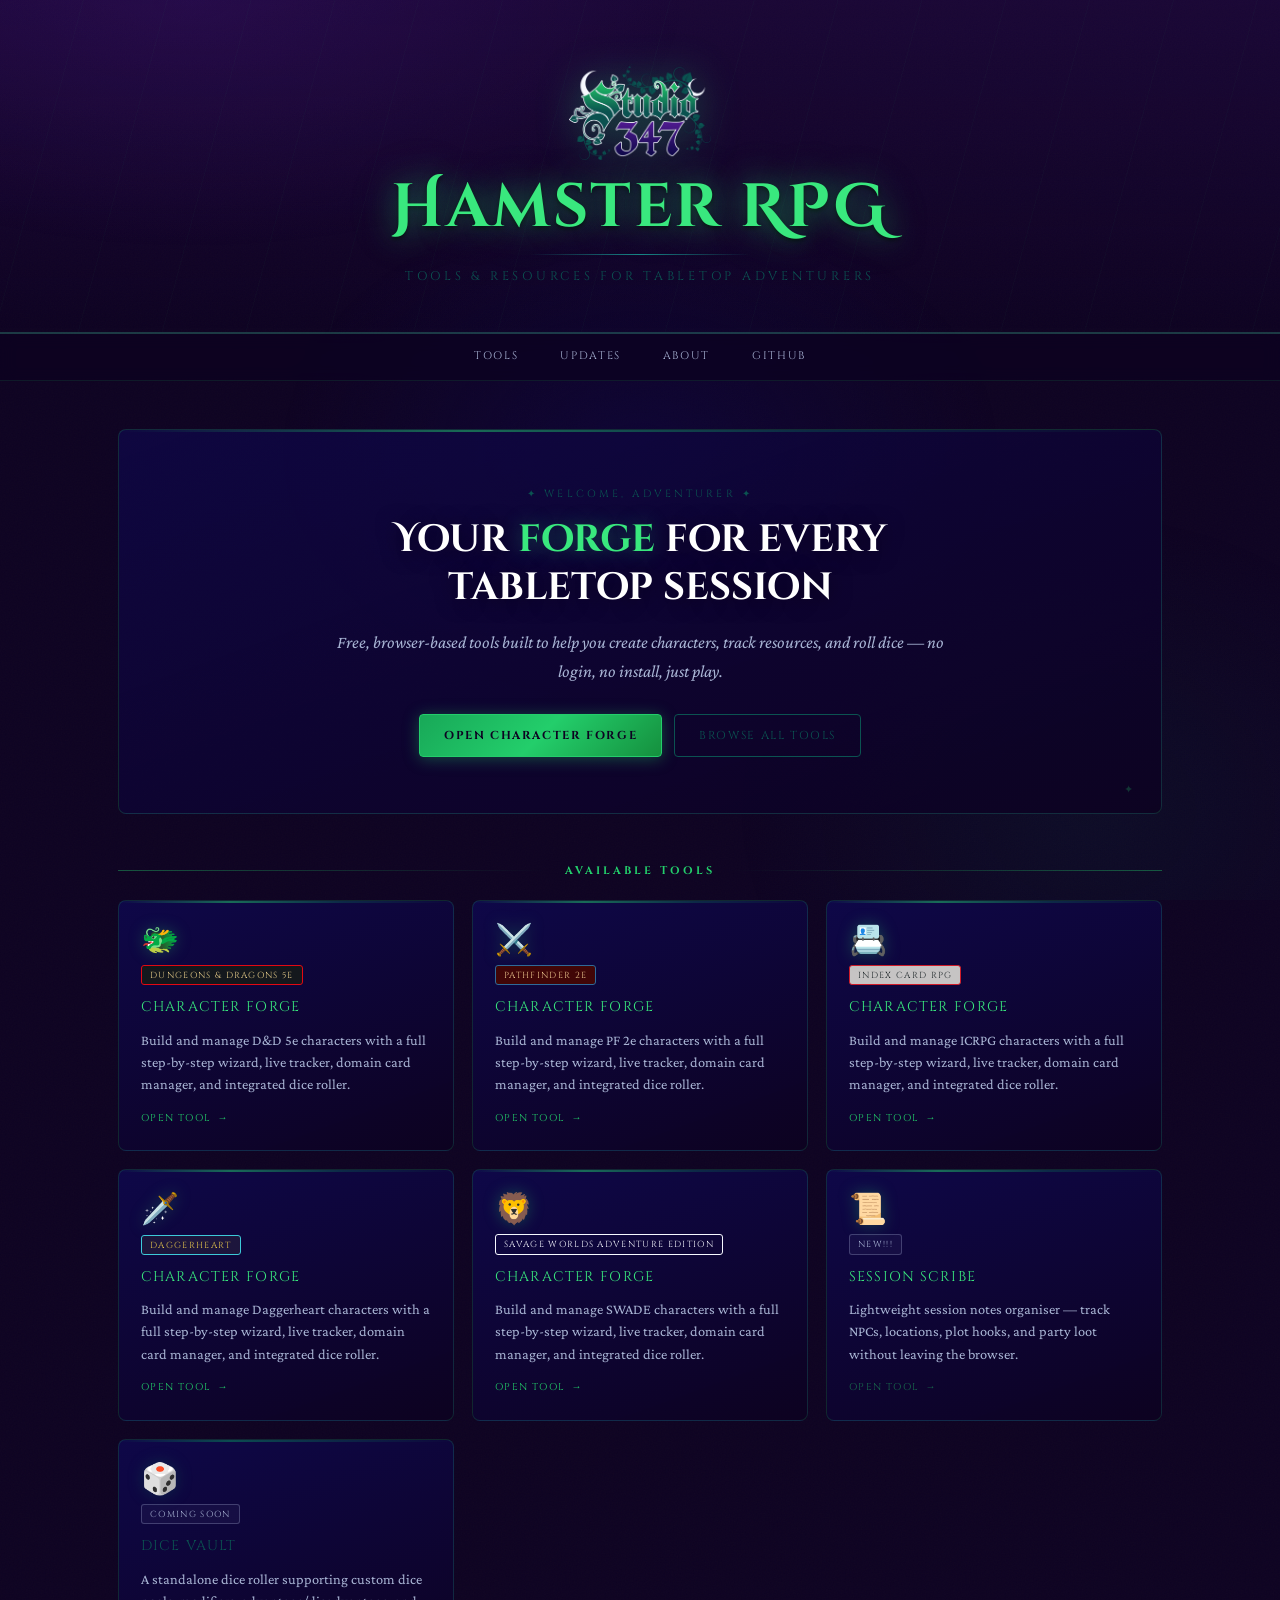
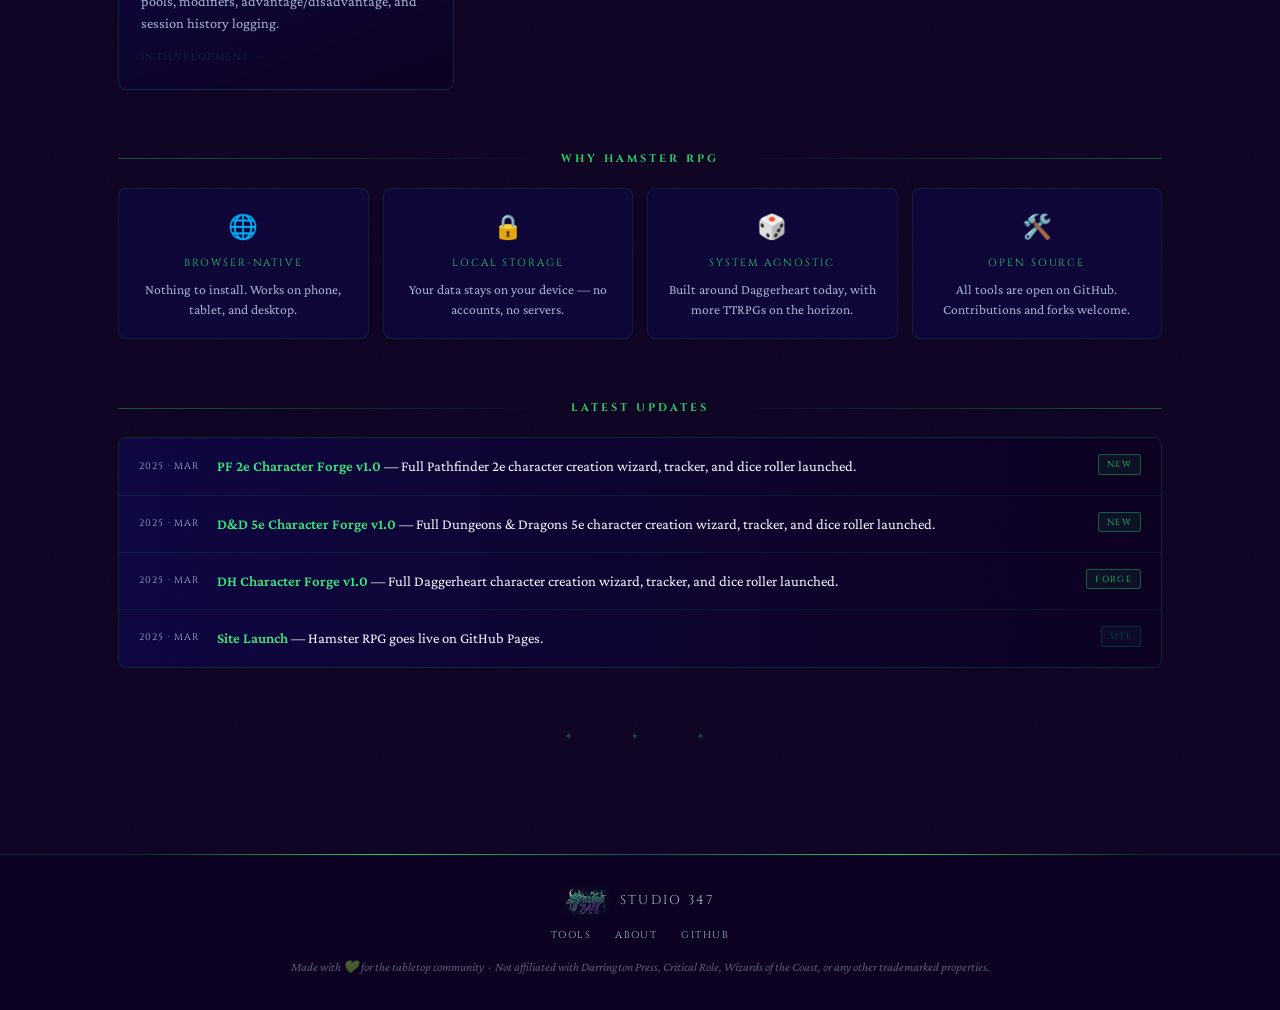
==== commit 5f516b11: "Wednesday night updates" ====
--- a/index.html
+++ b/index.html
@@ -420,11 +420,11 @@
   .badge-purple { color: #9d90f0;             border-color: rgba(81,26,145,0.5);  background: rgba(81,26,145,0.1);  }
   .badge-red    { color: var(--accent-fear);  border-color: rgba(224,68,68,0.4);   background: rgba(224,68,68,0.08);   }
   .badge-muted  { color: var(--text-muted);   border-color: rgba(168,180,212,0.3); background: rgba(168,180,212,0.05); }
-  .badge-sw   { color: var(--sw-brown);  border-color: var(--sw-red);  background: var(--sw-blue);  }
+  .badge-sw   { color: var(--sw-gold);  border-color: var(--sw-red);  background: var(--sw-brown);  }
   .badge-co   { color: var(--co-gold);  border-color: var(--co-ebony);  background: var(--co-teal);  }
   .badge-dh { color: var(--dh-gold);  border-color: var(--dh-cyan);  background: var(--dh-purple);  }
   .badge-dd    { color: var(--dd-gold);  border-color: var(--dd-red);  background: var(--dd-black);  }
-  .badge-ic  { color: var(--ic-red);  border-color: var(--ic-gold);  background: var(--ic-black);  }
+  .badge-ic  { color: var(--ic-black);  border-color: var(--ic-red);  background: var(--ic-gray);  }
   .badge-pf  { color: var(--pf-gold);  border-color: var(--pf-blue);  background: var(--pf-red);  }
 
   .tool-name {
@@ -773,6 +773,42 @@
 
       <div class="tools-grid">
 
+        <!-- D&D 5e Character Forge -->
+        <a href="dnd5e-character-forge.html" class="tool-card">
+          <div class="tool-icon">🐲</div>
+          <span class="tool-badge badge-dd">Dungeons & Dragons 5e</span>
+          <div class="tool-name">Character Forge</div>
+          <div class="tool-desc">
+            Build and manage D&D 5e characters with a full step-by-step wizard,
+            live tracker, domain card manager, and integrated dice roller.
+          </div>
+          <div class="tool-link-row">Open Tool</div>
+        </a>
+
+        <!-- PF 2e Character Forge -->
+        <a href="pf2e-character-forge.html" class="tool-card">
+          <div class="tool-icon">⚔️</div>
+          <span class="tool-badge badge-pf">Pathfinder 2e</span>
+          <div class="tool-name">Character Forge</div>
+          <div class="tool-desc">
+            Build and manage PF 2e characters with a full step-by-step wizard,
+            live tracker, domain card manager, and integrated dice roller.
+          </div>
+          <div class="tool-link-row">Open Tool</div>
+        </a>
+
+        <!-- ICRPG Character Forge -->
+        <a href="icrpg-character-forge.html" class="tool-card">
+          <div class="tool-icon">📇</div>
+          <span class="tool-badge badge-ic">Index Card RPG</span>
+          <div class="tool-name">Character Forge</div>
+          <div class="tool-desc">
+            Build and manage ICRPG characters with a full step-by-step wizard,
+            live tracker, domain card manager, and integrated dice roller.
+          </div>
+          <div class="tool-link-row">Open Tool</div>
+        </a>
+
         <!-- Daggerheart Character Forge -->
         <a href="daggerheart-character-forge.html" class="tool-card">
           <div class="tool-icon">🗡️</div>
@@ -785,25 +821,13 @@
           <div class="tool-link-row">Open Tool</div>
         </a>
 
-        <!-- D&D 5e Character Forge -->
-        <a href="dnd5e-character-forge.html" class="tool-card">
-          <div class="tool-icon">🐲</div>
-          <span class="tool-badge badge-dd">Dungeons & Dragons 5e</span>
+        <!-- SWADE Character Forge -->
+        <a href="swade-character-forge.html" class="tool-card">
+          <div class="tool-icon">🦁</div>
+          <span class="tool-badge badge-sd">Savage Worlds Adventure Edition</span>
           <div class="tool-name">Character Forge</div>
           <div class="tool-desc">
-            Build and manage D&D 5e characters with a full step-by-step wizard,
-            live tracker, domain card manager, and integrated dice roller.
-          </div>
-          <div class="tool-link-row">Open Tool</div>
-        </a>
-
-        <!-- PF 2e Character Forge -->
-        <a href="pf2e-character-forge.html" class="tool-card">
-          <div class="tool-icon">⚔️</div>
-          <span class="tool-badge badge-pf">Pathfinder 2e</span>
-          <div class="tool-name">Character Forge</div>
-          <div class="tool-desc">
-            Build and manage PF 2e characters with a full step-by-step wizard,
+            Build and manage SWADE characters with a full step-by-step wizard,
             live tracker, domain card manager, and integrated dice roller.
           </div>
           <div class="tool-link-row">Open Tool</div>
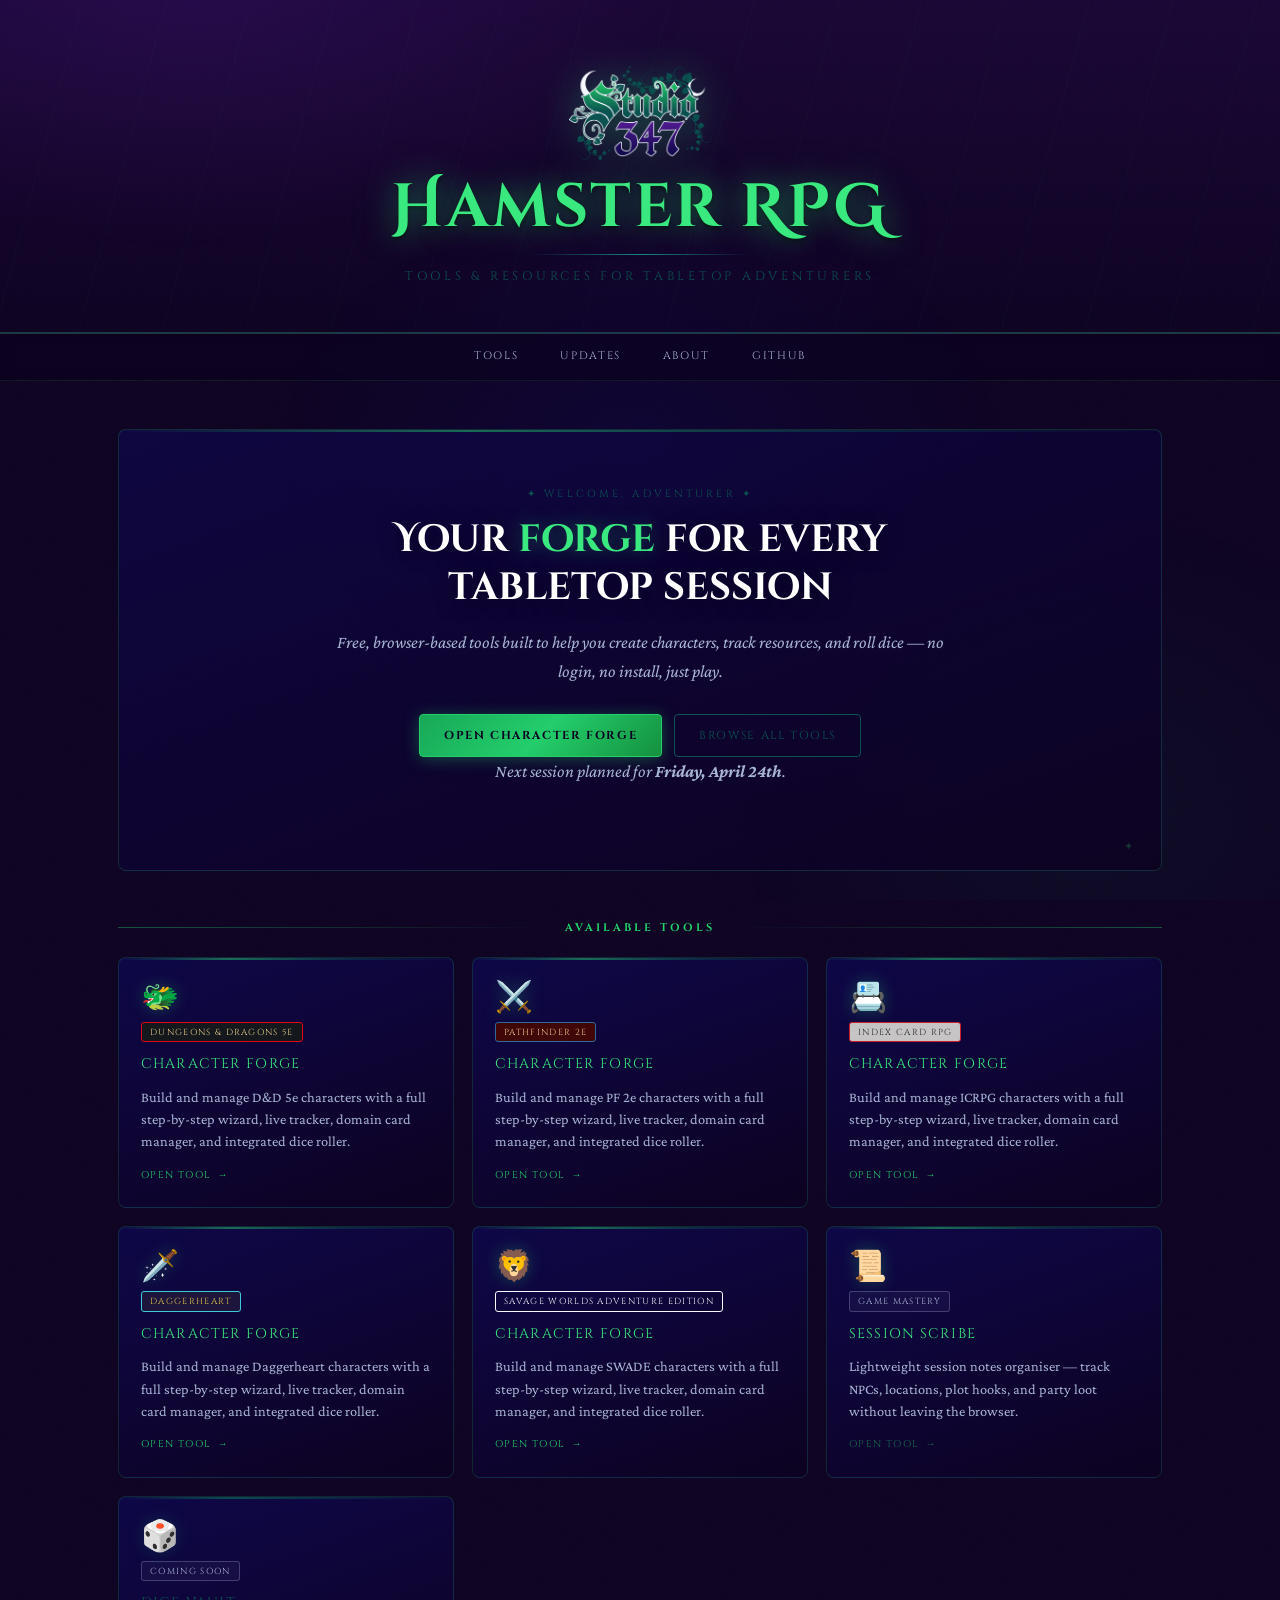
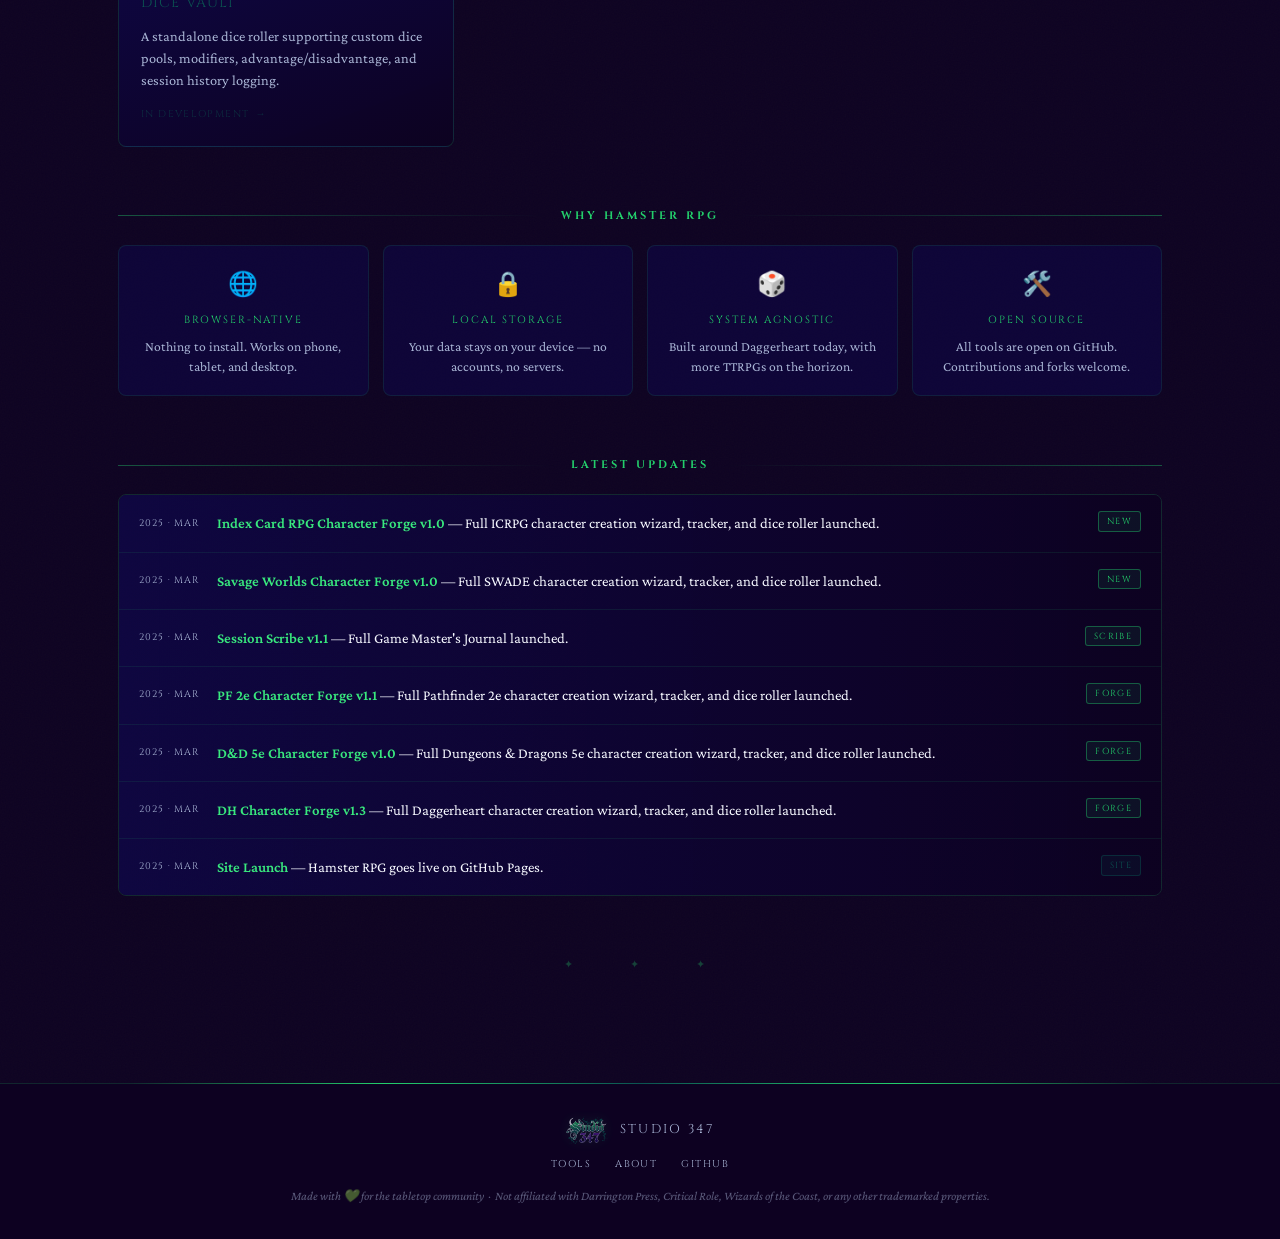
==== commit 3b1ab581: "Last of the changes for now, having completed MVP." ====
--- a/index.html
+++ b/index.html
@@ -765,6 +765,9 @@
         <a href="daggerheart-character-forge.html" class="btn btn-primary">Open Character Forge</a>
         <a href="#tools" class="btn btn-teal">Browse All Tools</a>
       </div>
+      <p class="hero-body">
+        Next session planned for <strong>Friday, April 24th</strong>.
+      </p>
     </section>
 
     <!-- TOOLS SECTION -->
@@ -833,10 +836,10 @@
           <div class="tool-link-row">Open Tool</div>
         </a>
 
-        <!-- Placeholder: Session Notes -->
+        <!-- Session Notes -->
         <a href="session-scribe.html" class="tool-card">
           <div class="tool-icon">📜</div>
-          <span class="tool-badge badge-muted">New!!!</span>
+          <span class="tool-badge badge-muted">Game Mastery</span>
           <div class="tool-name">Session Scribe</div>
           <div class="tool-desc">
             Lightweight session notes organiser — track NPCs, locations, plot hooks,
@@ -893,17 +896,32 @@
       <div class="updates-list">
         <div class="update-item">
           <span class="update-date">2025 · Mar</span>
-          <span class="update-text"><strong>PF 2e Character Forge v1.0</strong> — Full Pathfinder 2e character creation wizard, tracker, and dice roller launched.</span>
+          <span class="update-text"><strong>Index Card RPG Character Forge v1.0</strong> — Full ICRPG character creation wizard, tracker, and dice roller launched.</span>
           <span class="tool-badge badge-gold">New</span>
+        </div>
+        <div class="update-item">
+          <span class="update-date">2025 · Mar</span>
+          <span class="update-text"><strong>Savage Worlds Character Forge v1.0</strong> — Full SWADE character creation wizard, tracker, and dice roller launched.</span>
+          <span class="tool-badge badge-gold">New</span>
+        </div>
+        <div class="update-item">
+          <span class="update-date">2025 · Mar</span>
+          <span class="update-text"><strong>Session Scribe v1.1</strong> — Full Game Master's Journal launched.</span>
+          <span class="tool-badge badge-gold">Scribe</span>
+        </div>
+        <div class="update-item">
+          <span class="update-date">2025 · Mar</span>
+          <span class="update-text"><strong>PF 2e Character Forge v1.1</strong> — Full Pathfinder 2e character creation wizard, tracker, and dice roller launched.</span>
+          <span class="tool-badge badge-gold">Forge</span>
         </div>
         <div class="update-item">
           <span class="update-date">2025 · Mar</span>
           <span class="update-text"><strong>D&amp;D 5e Character Forge v1.0</strong> — Full Dungeons &amp; Dragons 5e character creation wizard, tracker, and dice roller launched.</span>
-          <span class="tool-badge badge-gold">New</span>
+          <span class="tool-badge badge-gold">Forge</span>
         </div>
         <div class="update-item">
           <span class="update-date">2025 · Mar</span>
-          <span class="update-text"><strong>DH Character Forge v1.0</strong> — Full Daggerheart character creation wizard, tracker, and dice roller launched.</span>
+          <span class="update-text"><strong>DH Character Forge v1.3</strong> — Full Daggerheart character creation wizard, tracker, and dice roller launched.</span>
           <span class="tool-badge badge-gold">Forge</span>
         </div>
         <div class="update-item">
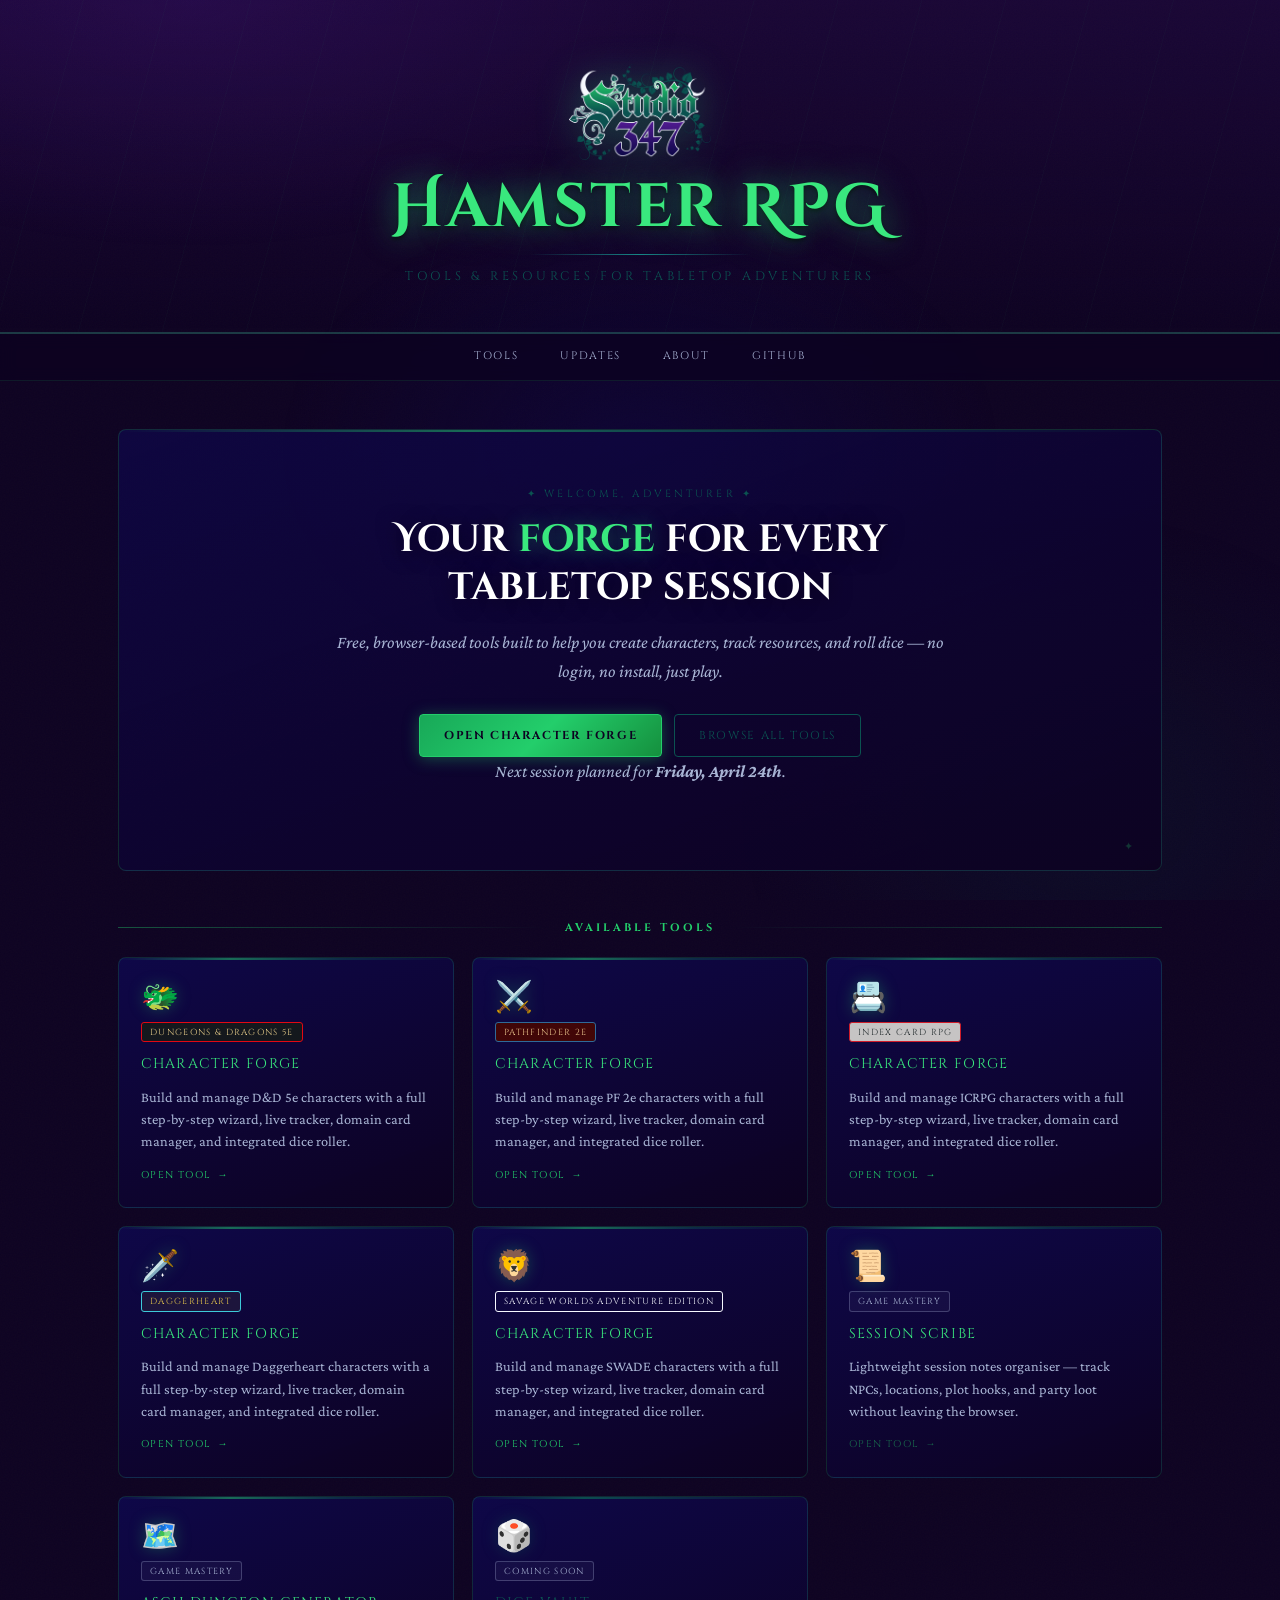
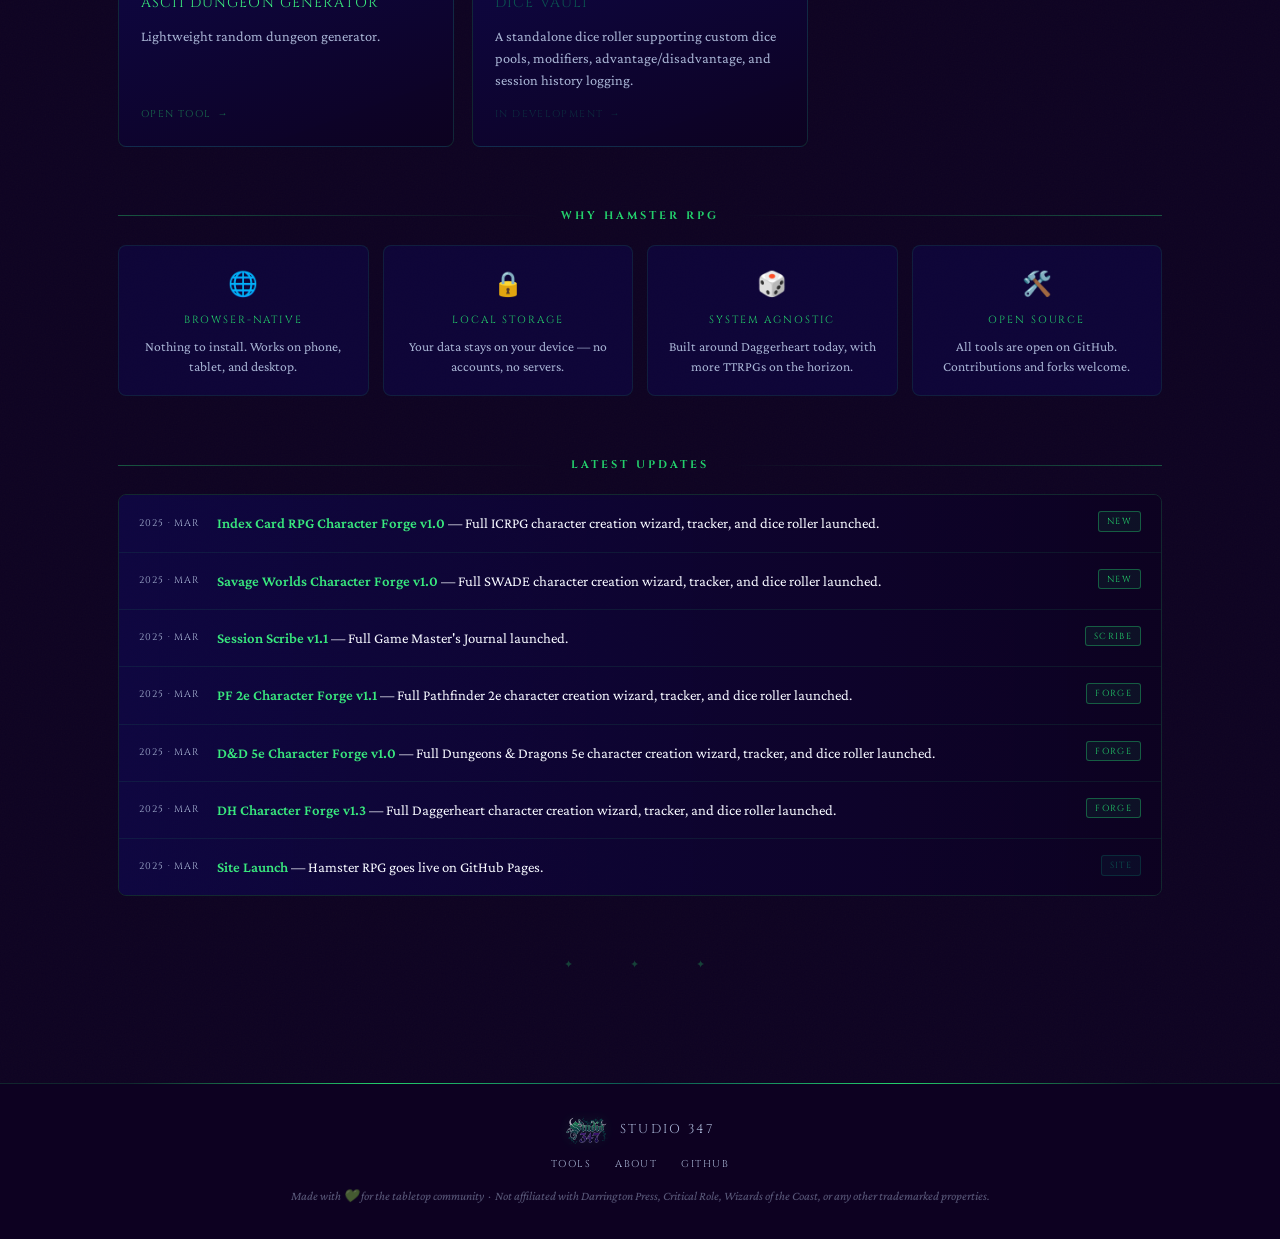
==== commit dbbfb533: "Banner updates and dungeon generator" ====
--- a/index.html
+++ b/index.html
@@ -848,6 +848,17 @@
           <div class="tool-link-row" style="opacity:0.5;">Open Tool</div>
         </a>
 
+        <!-- ASCII Dungeon Generator -->
+        <a href="ascii-dungeon.html" class="tool-card">
+          <div class="tool-icon">🗺️</div>
+          <span class="tool-badge badge-muted">Game Mastery</span>
+          <div class="tool-name">ASCII Dungeon Generator</div>
+          <div class="tool-desc">
+            Lightweight random dungeon generator.
+          </div>
+          <div class="tool-link-row" style="opacity:0.5;">Open Tool</div>
+        </a>
+
         <!-- Placeholder: Dice Vault -->
         <div class="tool-card teal" style="opacity:0.7; cursor:default;">
           <div class="tool-icon">🎲</div>
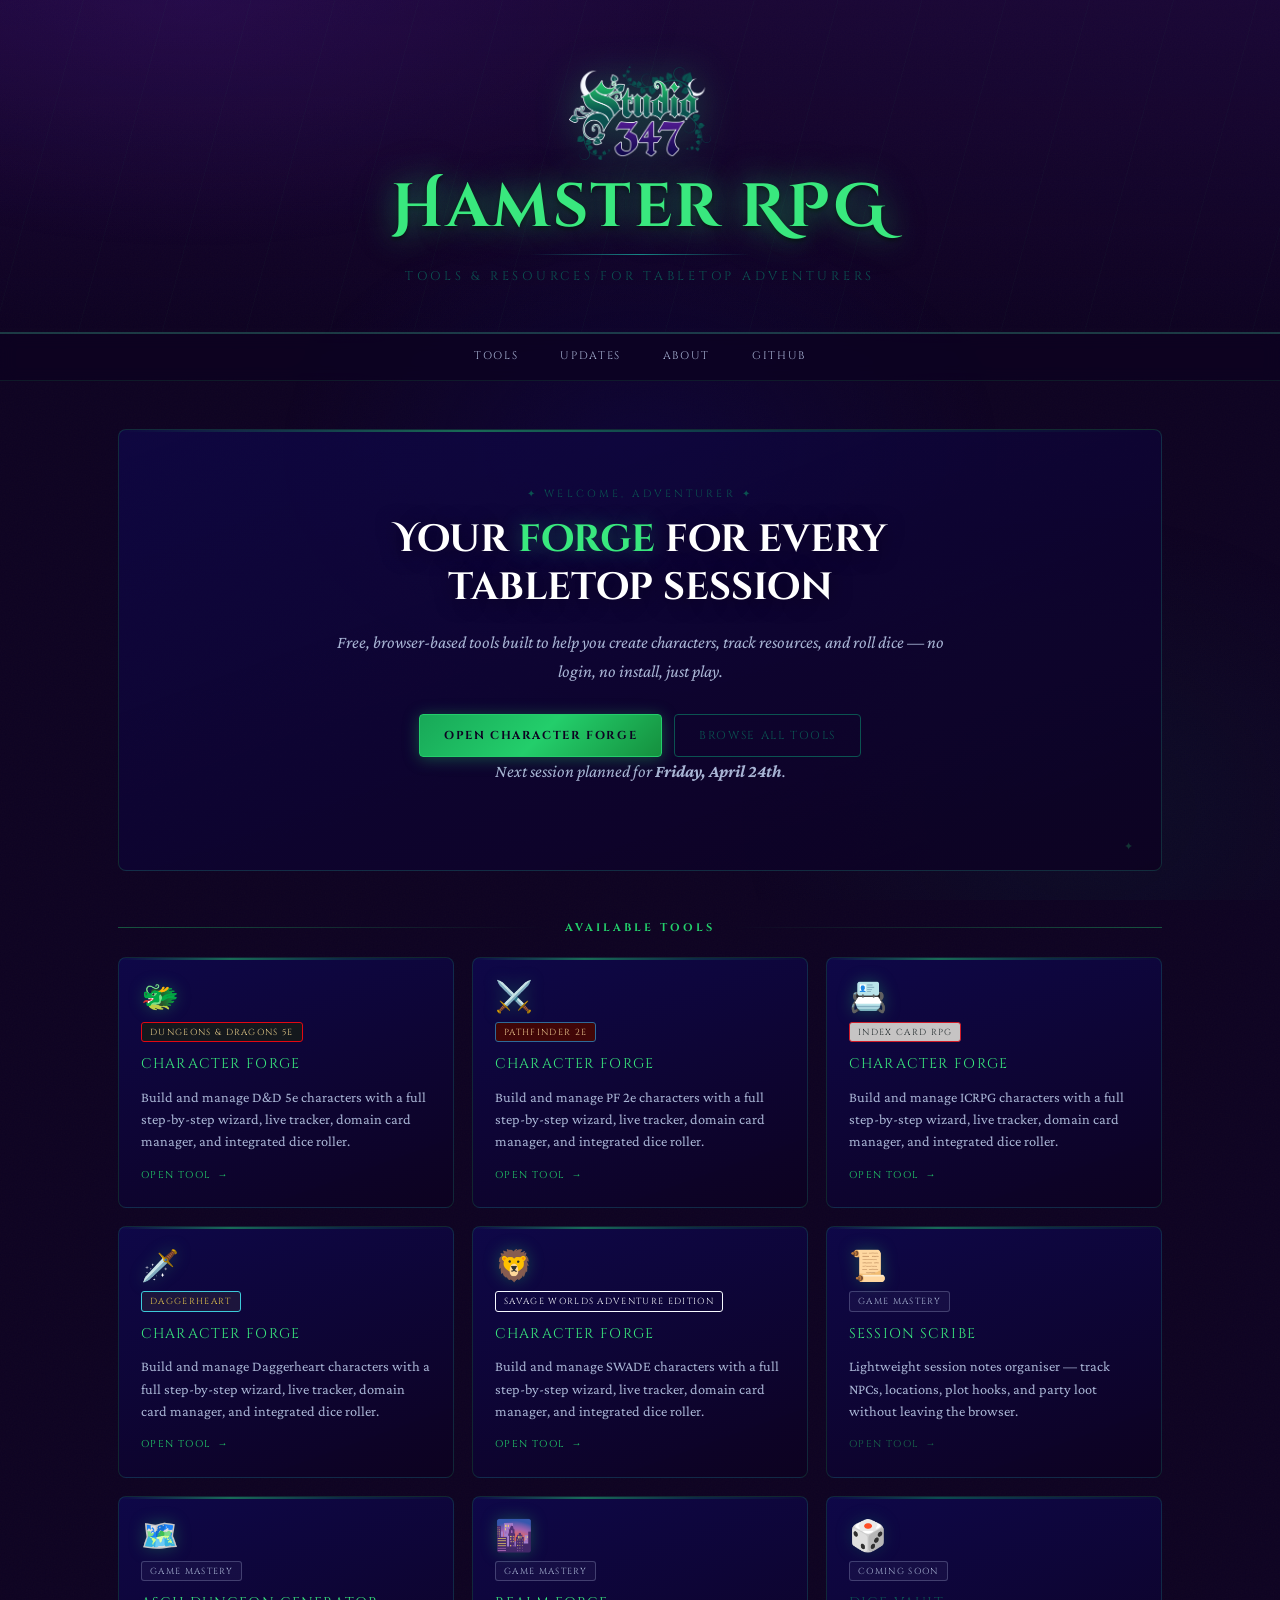
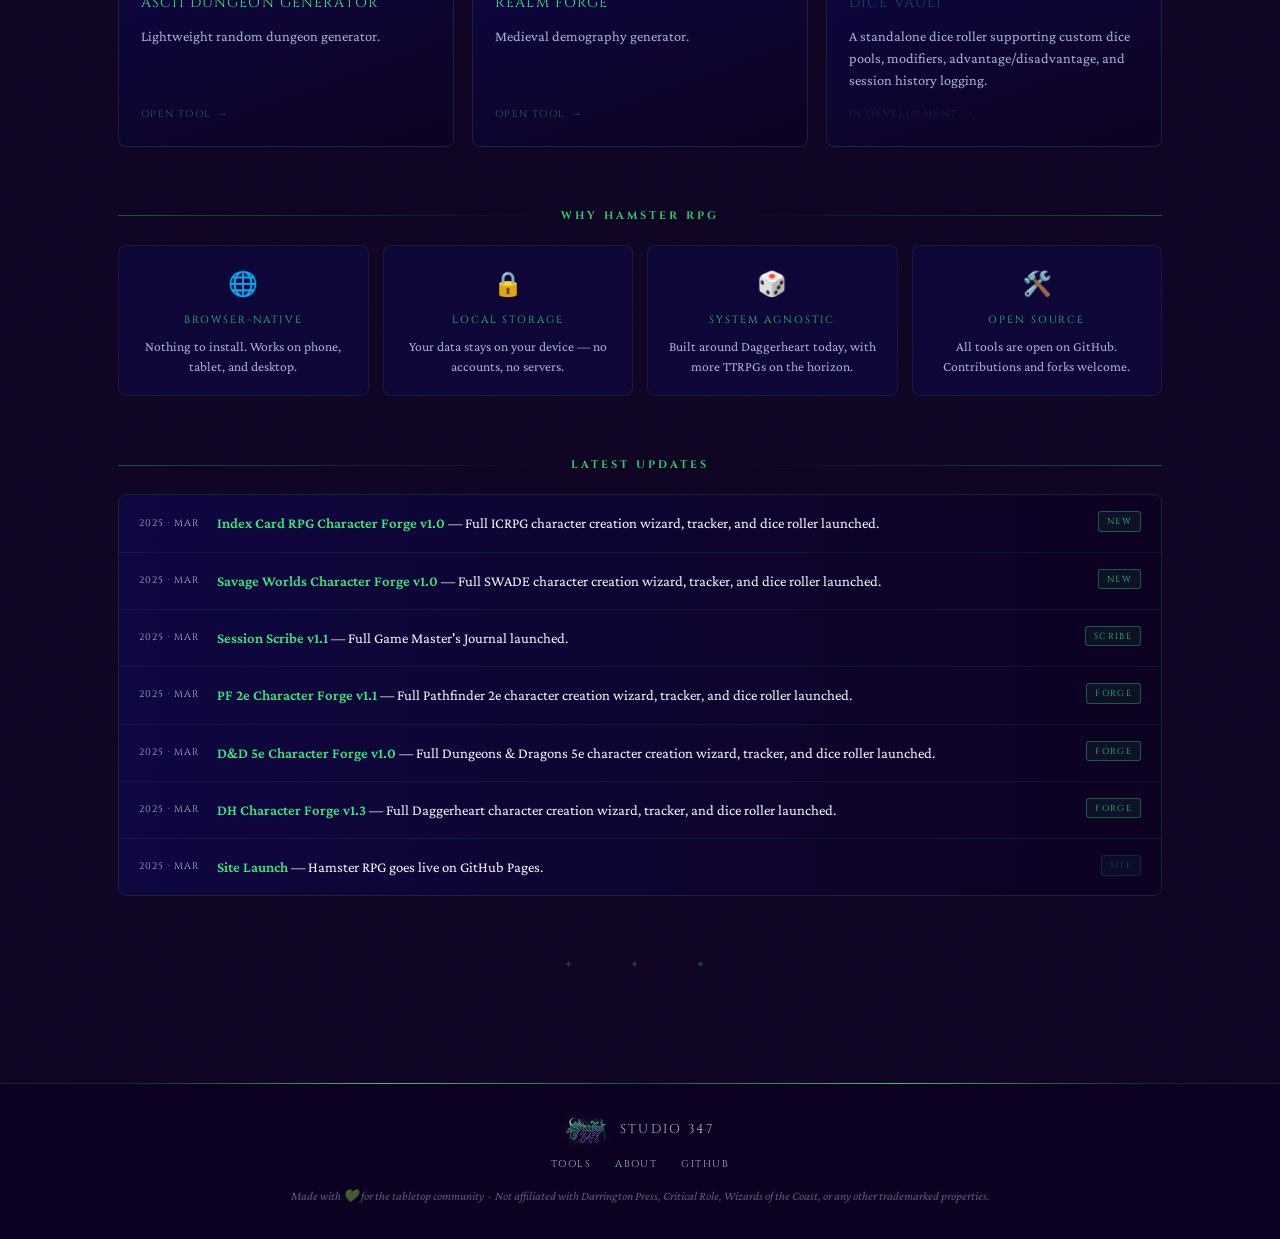
==== commit b4d87ab3: "Generated Realm Forge" ====
--- a/index.html
+++ b/index.html
@@ -859,6 +859,17 @@
           <div class="tool-link-row" style="opacity:0.5;">Open Tool</div>
         </a>
 
+        <!-- Realm Forge -->
+        <a href="realm-forge.html" class="tool-card">
+          <div class="tool-icon">🌆</div>
+          <span class="tool-badge badge-muted">Game Mastery</span>
+          <div class="tool-name">Realm Forge</div>
+          <div class="tool-desc">
+            Medieval demography generator.
+          </div>
+          <div class="tool-link-row" style="opacity:0.5;">Open Tool</div>
+        </a>
+
         <!-- Placeholder: Dice Vault -->
         <div class="tool-card teal" style="opacity:0.7; cursor:default;">
           <div class="tool-icon">🎲</div>
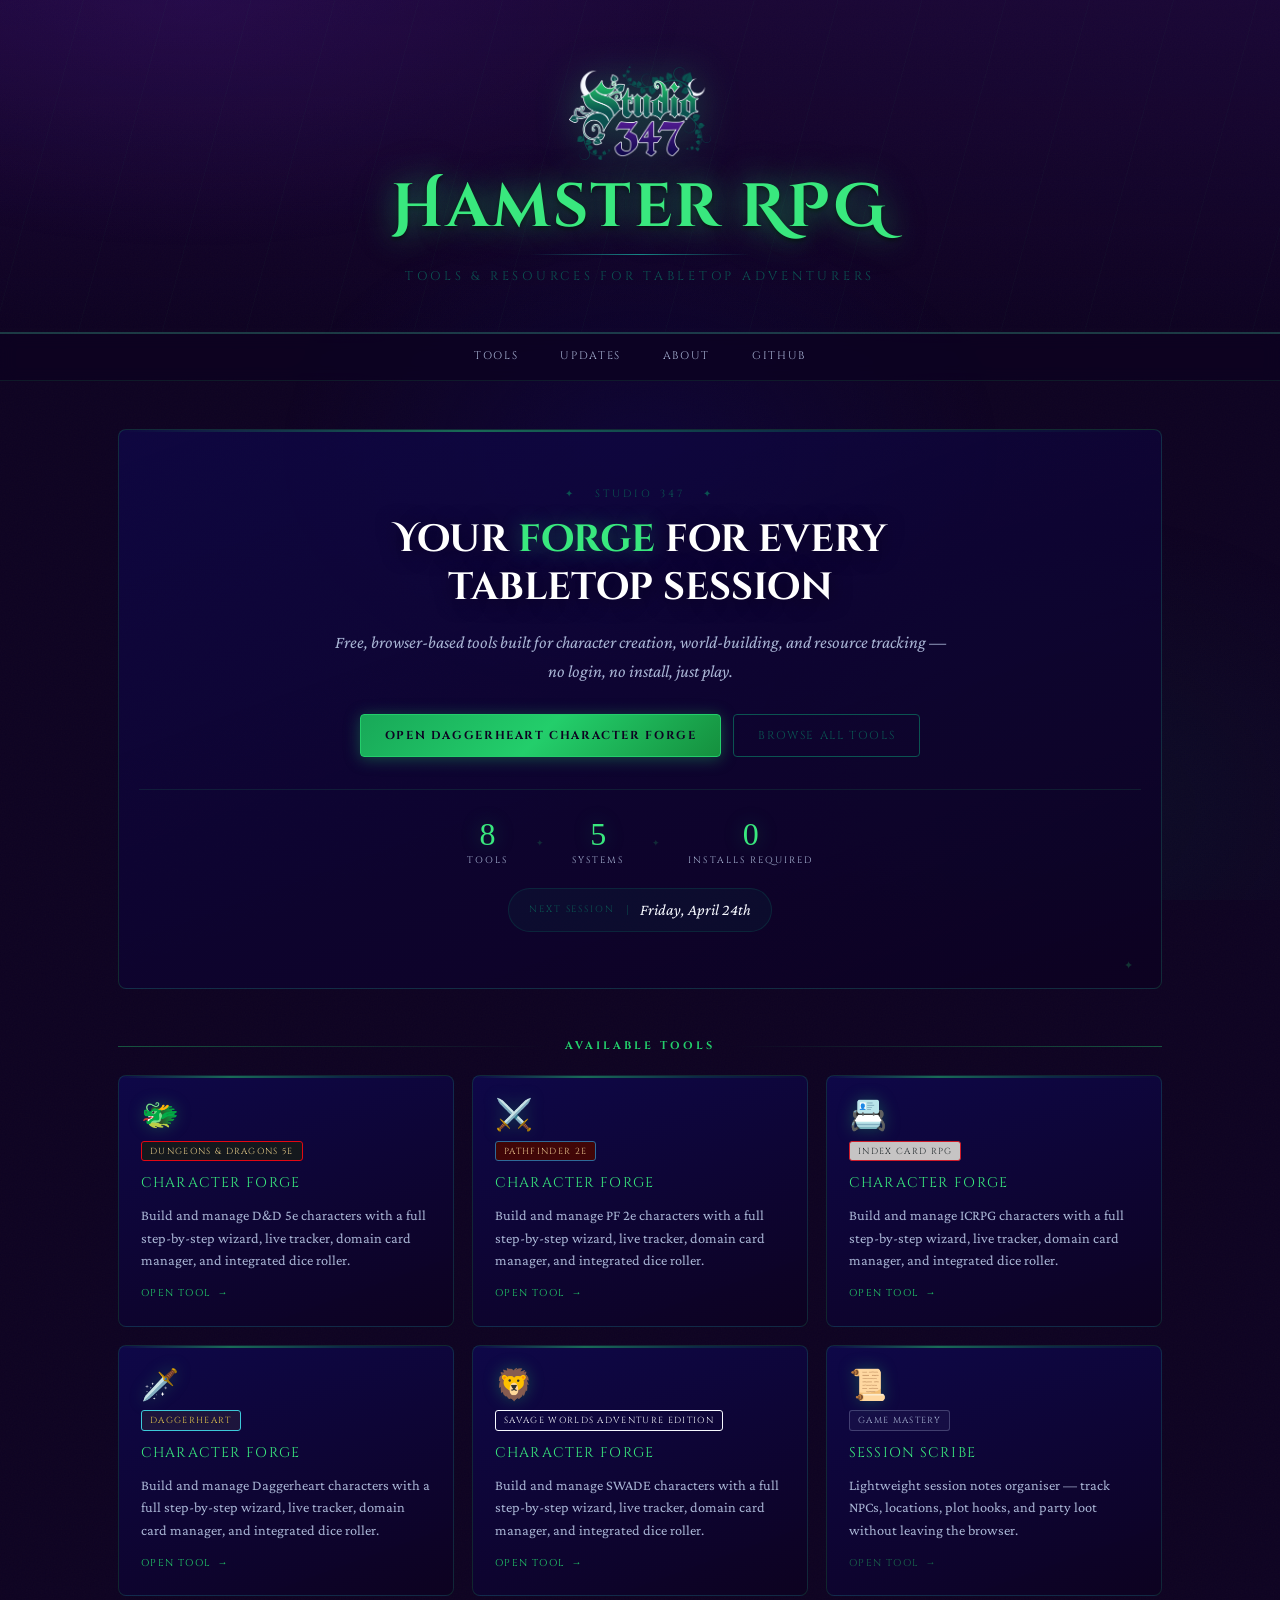
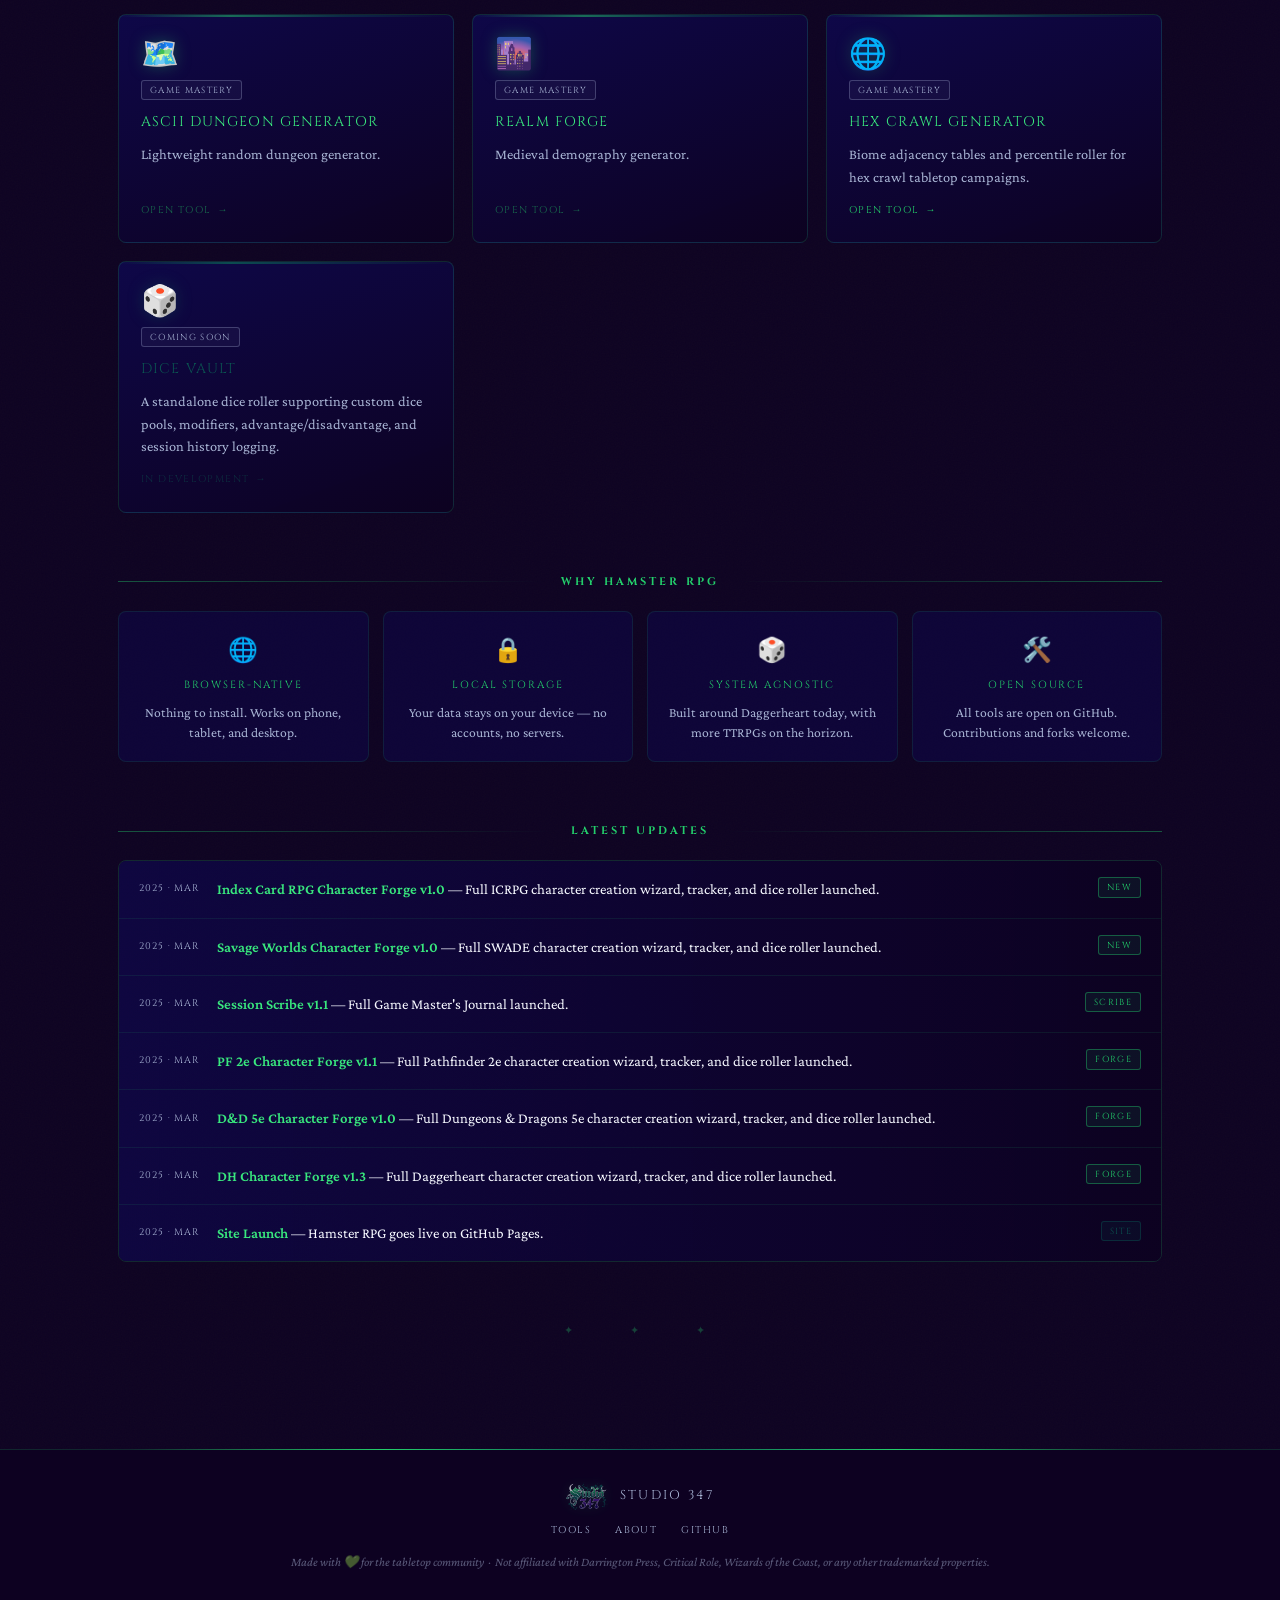
==== commit 968eb123: "New Hex Crawl Generator and minor updates to the other pages." ====
--- a/index.html
+++ b/index.html
@@ -611,6 +611,85 @@
 
   .btn-row { display: flex; gap: 8px; flex-wrap: wrap; margin-top: 10px; }
 
+  /* ── HERO STATS ROW ── */
+  .hero-stats {
+    display: flex;
+    justify-content: center;
+    align-items: center;
+    gap: 28px;
+    margin-top: 32px;
+    padding-top: 28px;
+    border-top: 1px solid rgba(35,206,107,0.12);
+    flex-wrap: wrap;
+  }
+
+  .hero-stat {
+    display: flex;
+    flex-direction: column;
+    align-items: center;
+    gap: 3px;
+  }
+
+  .hero-stat-value {
+    font-family: 'Cinzel Decorative', serif;
+    font-size: clamp(1.5rem, 4vw, 2rem);
+    color: var(--accent-gold2);
+    line-height: 1;
+    text-shadow: 0 0 20px rgba(35,206,107,0.35);
+  }
+
+  .hero-stat-label {
+    font-family: 'Cinzel', serif;
+    font-size: 0.58rem;
+    letter-spacing: 0.22em;
+    text-transform: uppercase;
+    color: var(--text-muted);
+  }
+
+  .hero-stat-divider {
+    font-size: 0.55rem;
+    color: rgba(35,206,107,0.2);
+    letter-spacing: 0;
+    user-select: none;
+  }
+
+  /* ── HERO SESSION PILL ── */
+  .hero-session {
+    display: inline-flex;
+    align-items: center;
+    gap: 12px;
+    margin-top: 20px;
+    padding: 8px 20px;
+    background: rgba(11,83,81,0.12);
+    border: 1px solid rgba(11,83,81,0.35);
+    border-radius: 100px;
+  }
+
+  .hero-session-label {
+    font-family: 'Cinzel', serif;
+    font-size: 0.58rem;
+    letter-spacing: 0.2em;
+    text-transform: uppercase;
+    color: var(--accent-teal);
+  }
+
+  .hero-session-label::after {
+    content: '';
+    display: inline-block;
+    width: 1px;
+    height: 10px;
+    background: rgba(11,83,81,0.5);
+    margin-left: 12px;
+    vertical-align: middle;
+  }
+
+  .hero-session-date {
+    font-family: 'Crimson Pro', serif;
+    font-size: 1rem;
+    font-style: italic;
+    color: var(--text-primary);
+  }
+
   /* ─────────────────── FOOTER ─────────────────── */
   .app-footer {
     border-top: 1px solid rgba(35,206,107,0.18);
@@ -753,21 +832,43 @@
 
     <!-- HERO -->
     <section class="hero" aria-labelledby="hero-heading">
-      <p class="hero-eyebrow">✦ Welcome, Adventurer ✦</p>
+      <p class="hero-eyebrow">✦ &nbsp; Studio 347 &nbsp; ✦</p>
+
       <h2 class="hero-headline" id="hero-heading">
         Your <span>forge</span> for every<br>tabletop session
       </h2>
+
       <p class="hero-body">
-        Free, browser-based tools built to help you create characters, track resources,
-        and roll dice — no login, no install, just play.
+        Free, browser-based tools built for character creation, world-building,
+        and resource tracking — no login, no install, just play.
       </p>
+
       <div class="hero-cta-row">
-        <a href="daggerheart-character-forge.html" class="btn btn-primary">Open Character Forge</a>
+        <a href="daggerheart-character-forge.html" class="btn btn-primary">Open Daggerheart Character Forge</a>
         <a href="#tools" class="btn btn-teal">Browse All Tools</a>
       </div>
-      <p class="hero-body">
-        Next session planned for <strong>Friday, April 24th</strong>.
-      </p>
+
+      <div class="hero-stats" role="presentation">
+        <div class="hero-stat">
+          <span class="hero-stat-value">8</span>
+          <span class="hero-stat-label">Tools</span>
+        </div>
+        <div class="hero-stat-divider" aria-hidden="true">✦</div>
+        <div class="hero-stat">
+          <span class="hero-stat-value">5</span>
+          <span class="hero-stat-label">Systems</span>
+        </div>
+        <div class="hero-stat-divider" aria-hidden="true">✦</div>
+        <div class="hero-stat">
+          <span class="hero-stat-value">0</span>
+          <span class="hero-stat-label">Installs Required</span>
+        </div>
+      </div>
+
+      <div class="hero-session" aria-label="Next session">
+        <span class="hero-session-label">Next Session</span>
+        <span class="hero-session-date">Friday, April 24th</span>
+      </div>
     </section>
 
     <!-- TOOLS SECTION -->
@@ -868,6 +969,17 @@
             Medieval demography generator.
           </div>
           <div class="tool-link-row" style="opacity:0.5;">Open Tool</div>
+        </a>
+
+        <!-- Hex Crawl Generator -->
+        <a href="hex-crawl-generator.html" class="tool-card">
+          <div class="tool-icon">🌐</div>
+          <span class="tool-badge badge-muted">Game Mastery</span>
+          <div class="tool-name">Hex Crawl Generator</div>
+          <div class="tool-desc">
+            Biome adjacency tables and percentile roller for hex crawl tabletop campaigns.
+          </div>
+          <div class="tool-link-row">Open Tool</div>
         </a>
 
         <!-- Placeholder: Dice Vault -->
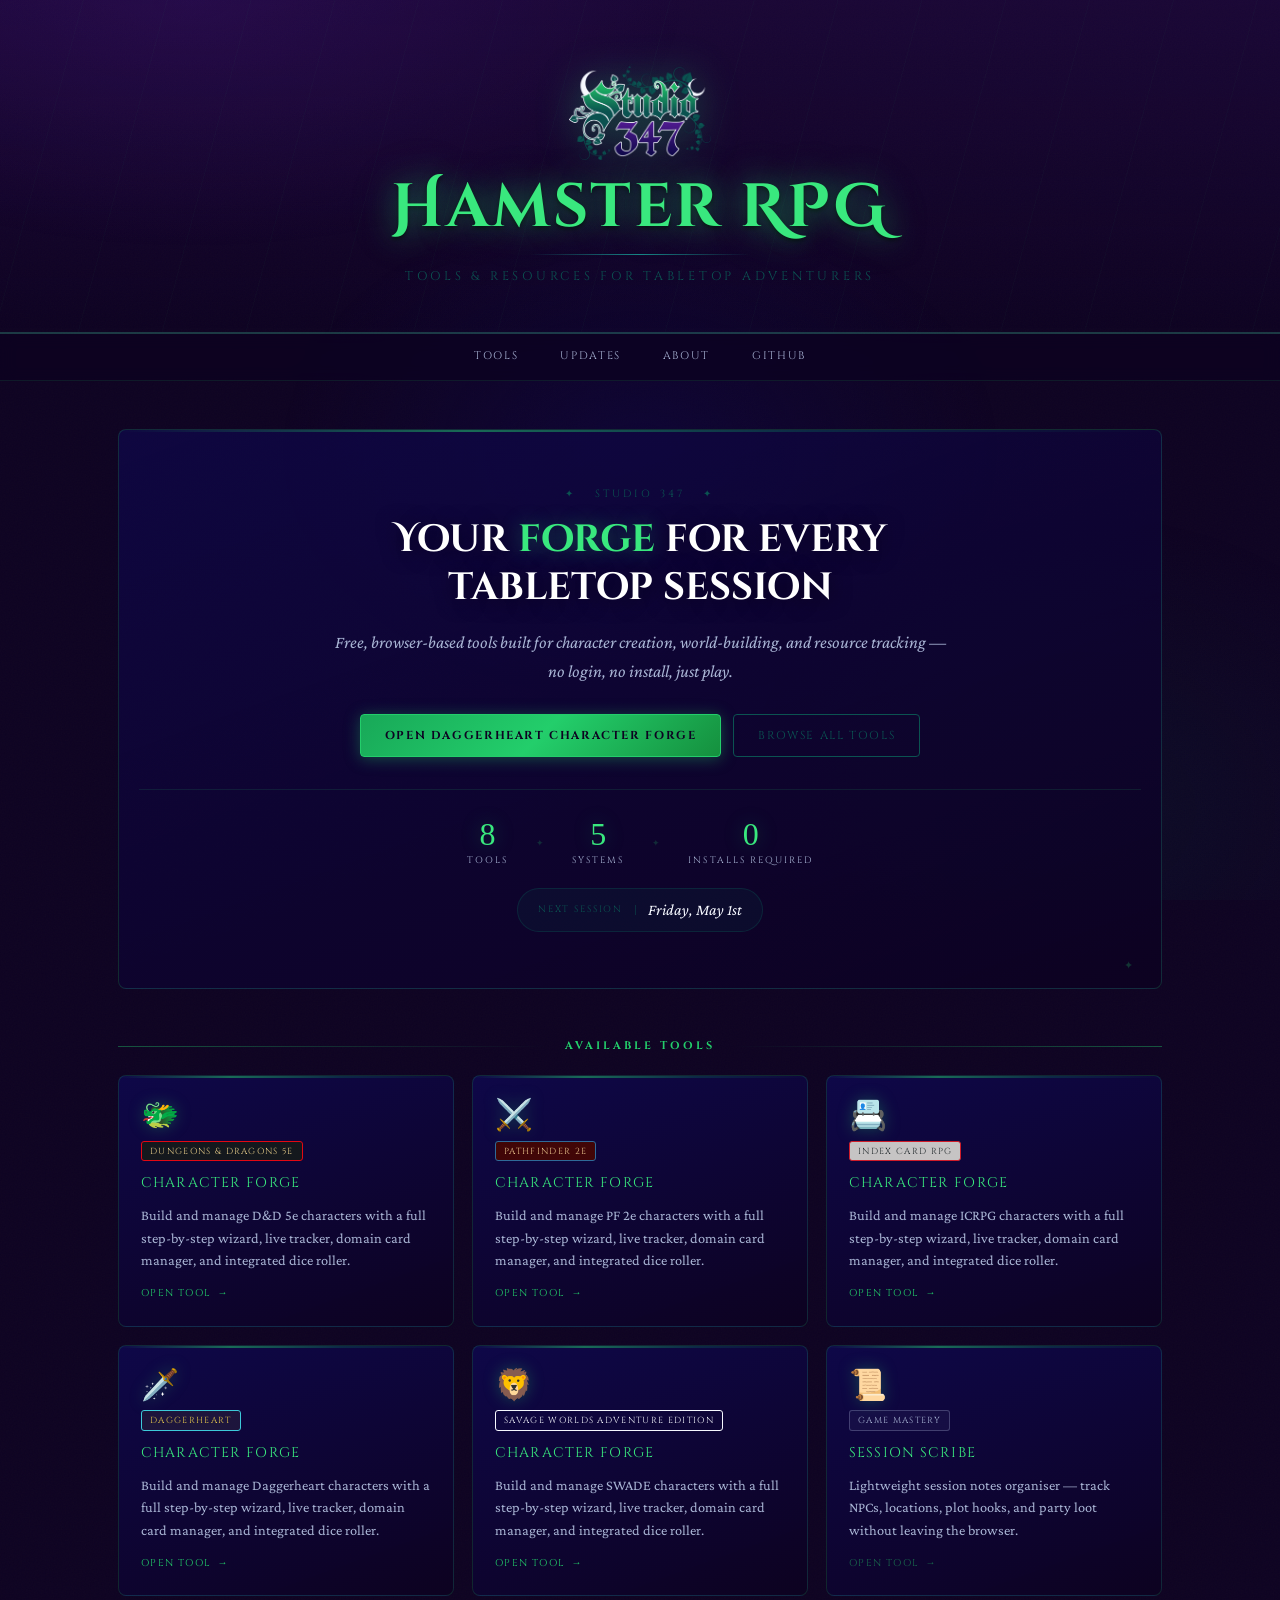
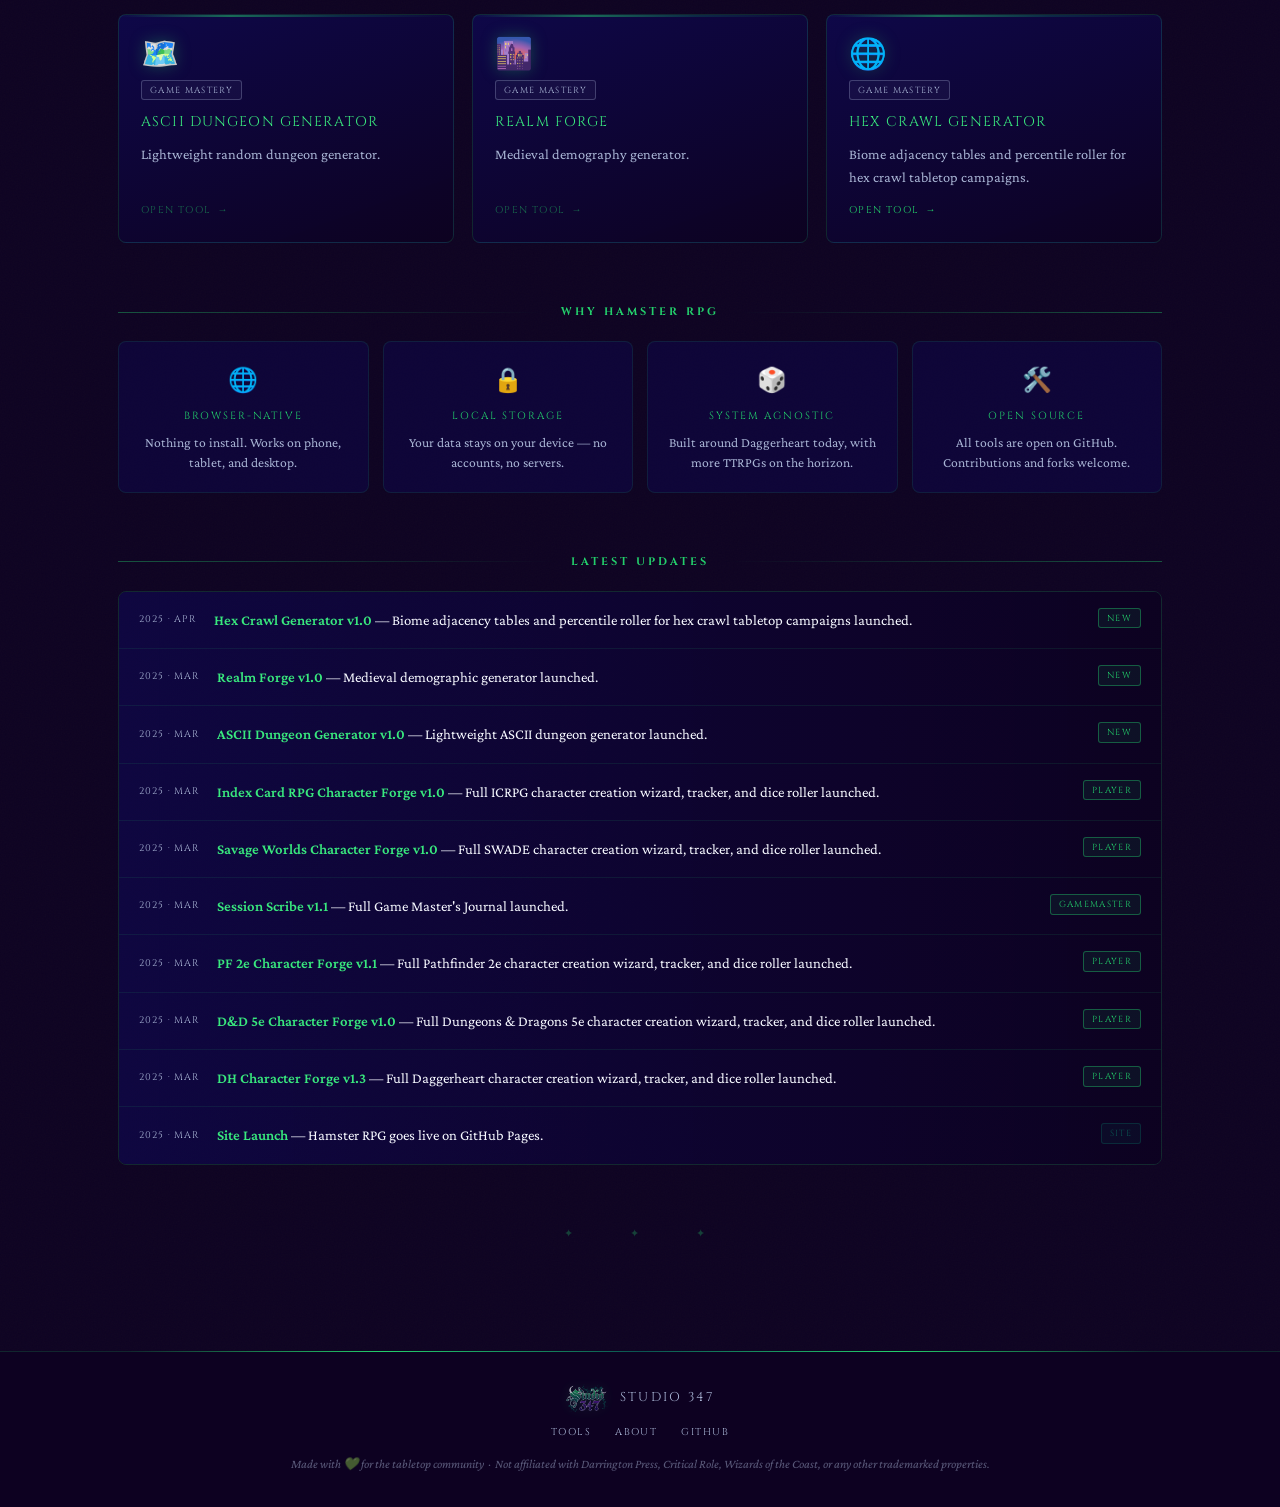
==== commit 0128d02a: "Index update" ====
--- a/index.html
+++ b/index.html
@@ -867,7 +867,7 @@
 
       <div class="hero-session" aria-label="Next session">
         <span class="hero-session-label">Next Session</span>
-        <span class="hero-session-date">Friday, April 24th</span>
+        <span class="hero-session-date">Friday, May 1st</span>
       </div>
     </section>
 
@@ -983,7 +983,7 @@
         </a>
 
         <!-- Placeholder: Dice Vault -->
-        <div class="tool-card teal" style="opacity:0.7; cursor:default;">
+        <!-- <div class="tool-card teal" style="opacity:0.7; cursor:default;">
           <div class="tool-icon">🎲</div>
           <span class="tool-badge badge-muted">Coming Soon</span>
           <div class="tool-name">Dice Vault</div>
@@ -992,7 +992,7 @@
             advantage/disadvantage, and session history logging.
           </div>
           <div class="tool-link-row" style="opacity:0.5;">In Development</div>
-        </div>
+        </div> -->
 
       </div>
     </section>
@@ -1029,34 +1029,49 @@
       <h2 class="section-heading" id="updates-heading">Latest Updates</h2>
       <div class="updates-list">
         <div class="update-item">
+          <span class="update-date">2025 · Apr</span>
+          <span class="update-text"><strong>Hex Crawl Generator v1.0</strong> — Biome adjacency tables and percentile roller for hex crawl tabletop campaigns launched.</span>
+          <span class="tool-badge badge-gold">New</span>
+        </div>
+        <div class="update-item">
+          <span class="update-date">2025 · Mar</span>
+          <span class="update-text"><strong>Realm Forge v1.0</strong> — Medieval demographic generator launched.</span>
+          <span class="tool-badge badge-gold">New</span>
+        </div>
+        <div class="update-item">
+          <span class="update-date">2025 · Mar</span>
+          <span class="update-text"><strong>ASCII Dungeon Generator v1.0</strong> — Lightweight ASCII dungeon generator launched.</span>
+          <span class="tool-badge badge-gold">New</span>
+        </div>
+        <div class="update-item">
           <span class="update-date">2025 · Mar</span>
           <span class="update-text"><strong>Index Card RPG Character Forge v1.0</strong> — Full ICRPG character creation wizard, tracker, and dice roller launched.</span>
-          <span class="tool-badge badge-gold">New</span>
+          <span class="tool-badge badge-gold">Player</span>
         </div>
         <div class="update-item">
           <span class="update-date">2025 · Mar</span>
           <span class="update-text"><strong>Savage Worlds Character Forge v1.0</strong> — Full SWADE character creation wizard, tracker, and dice roller launched.</span>
-          <span class="tool-badge badge-gold">New</span>
+          <span class="tool-badge badge-gold">Player</span>
         </div>
         <div class="update-item">
           <span class="update-date">2025 · Mar</span>
           <span class="update-text"><strong>Session Scribe v1.1</strong> — Full Game Master's Journal launched.</span>
-          <span class="tool-badge badge-gold">Scribe</span>
+          <span class="tool-badge badge-gold">GameMaster</span>
         </div>
         <div class="update-item">
           <span class="update-date">2025 · Mar</span>
           <span class="update-text"><strong>PF 2e Character Forge v1.1</strong> — Full Pathfinder 2e character creation wizard, tracker, and dice roller launched.</span>
-          <span class="tool-badge badge-gold">Forge</span>
+          <span class="tool-badge badge-gold">Player</span>
         </div>
         <div class="update-item">
           <span class="update-date">2025 · Mar</span>
           <span class="update-text"><strong>D&amp;D 5e Character Forge v1.0</strong> — Full Dungeons &amp; Dragons 5e character creation wizard, tracker, and dice roller launched.</span>
-          <span class="tool-badge badge-gold">Forge</span>
+          <span class="tool-badge badge-gold">Player</span>
         </div>
         <div class="update-item">
           <span class="update-date">2025 · Mar</span>
           <span class="update-text"><strong>DH Character Forge v1.3</strong> — Full Daggerheart character creation wizard, tracker, and dice roller launched.</span>
-          <span class="tool-badge badge-gold">Forge</span>
+          <span class="tool-badge badge-gold">Player</span>
         </div>
         <div class="update-item">
           <span class="update-date">2025 · Mar</span>
